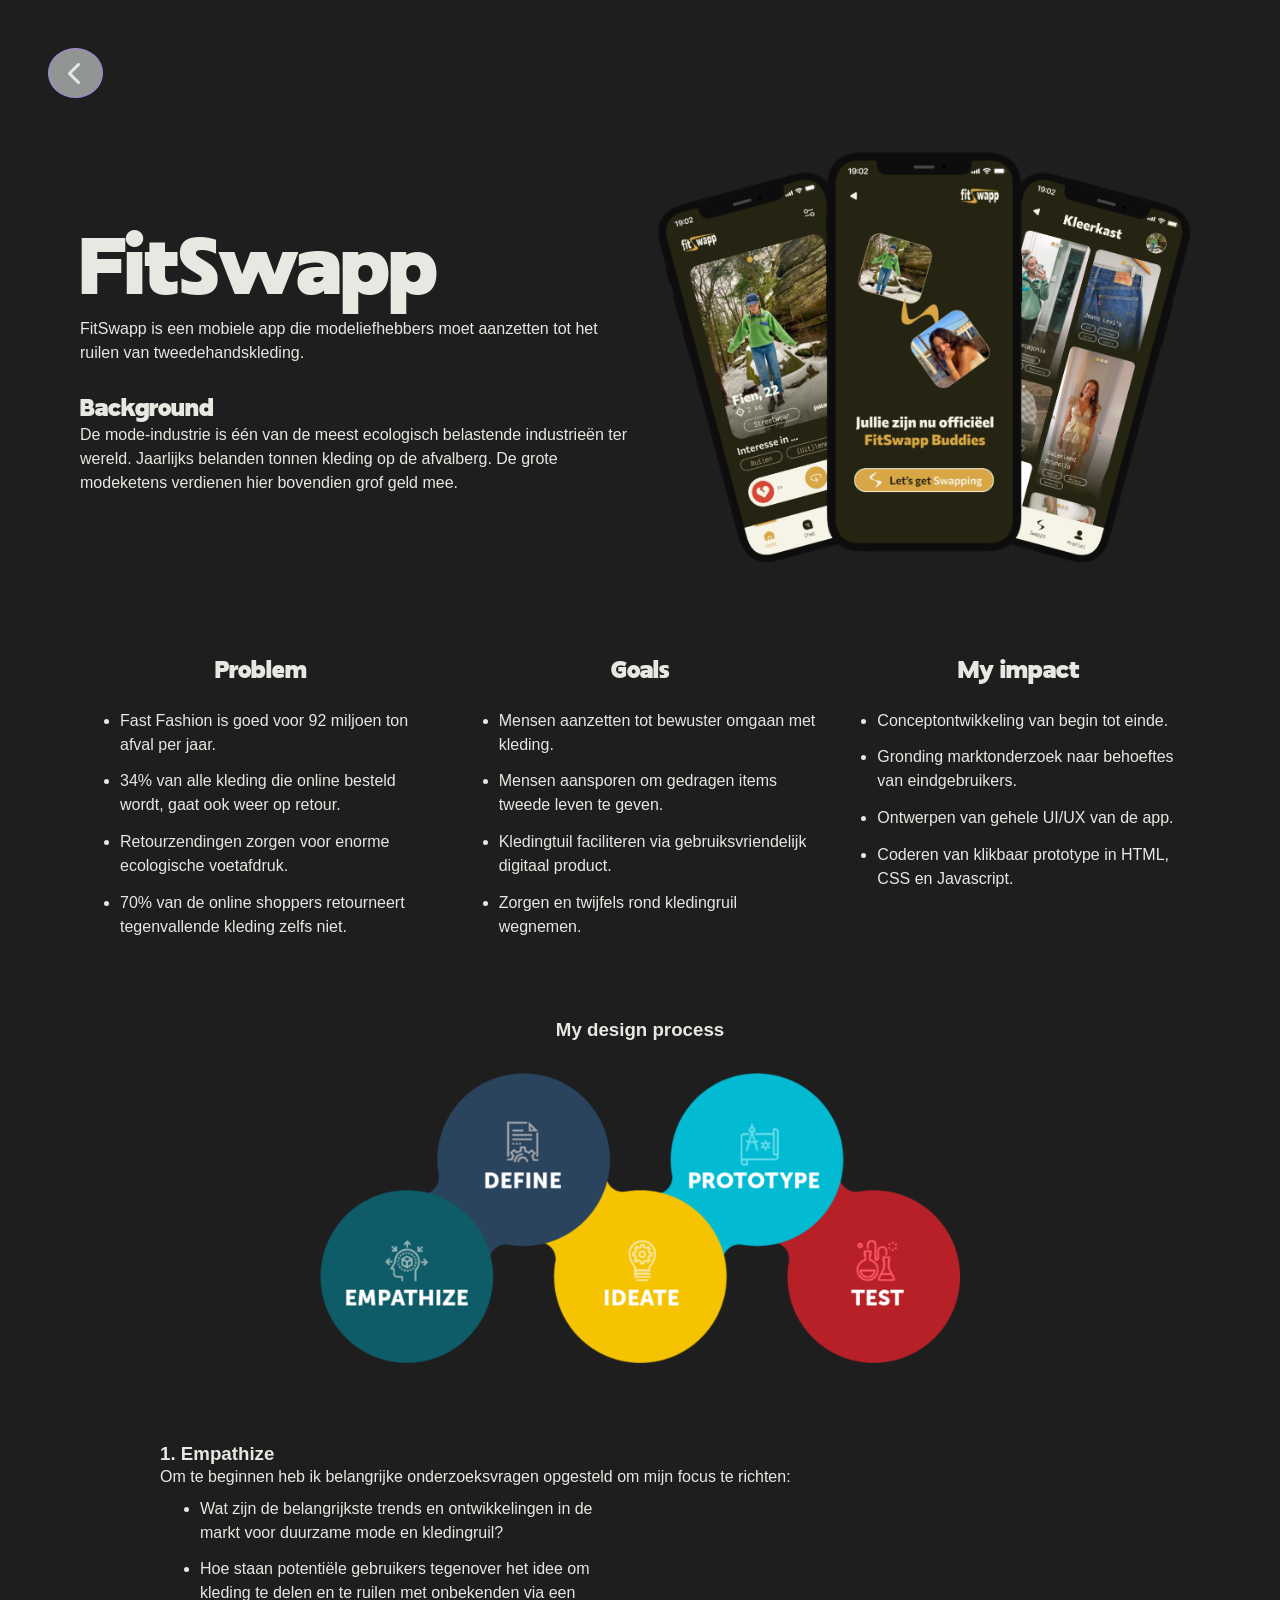
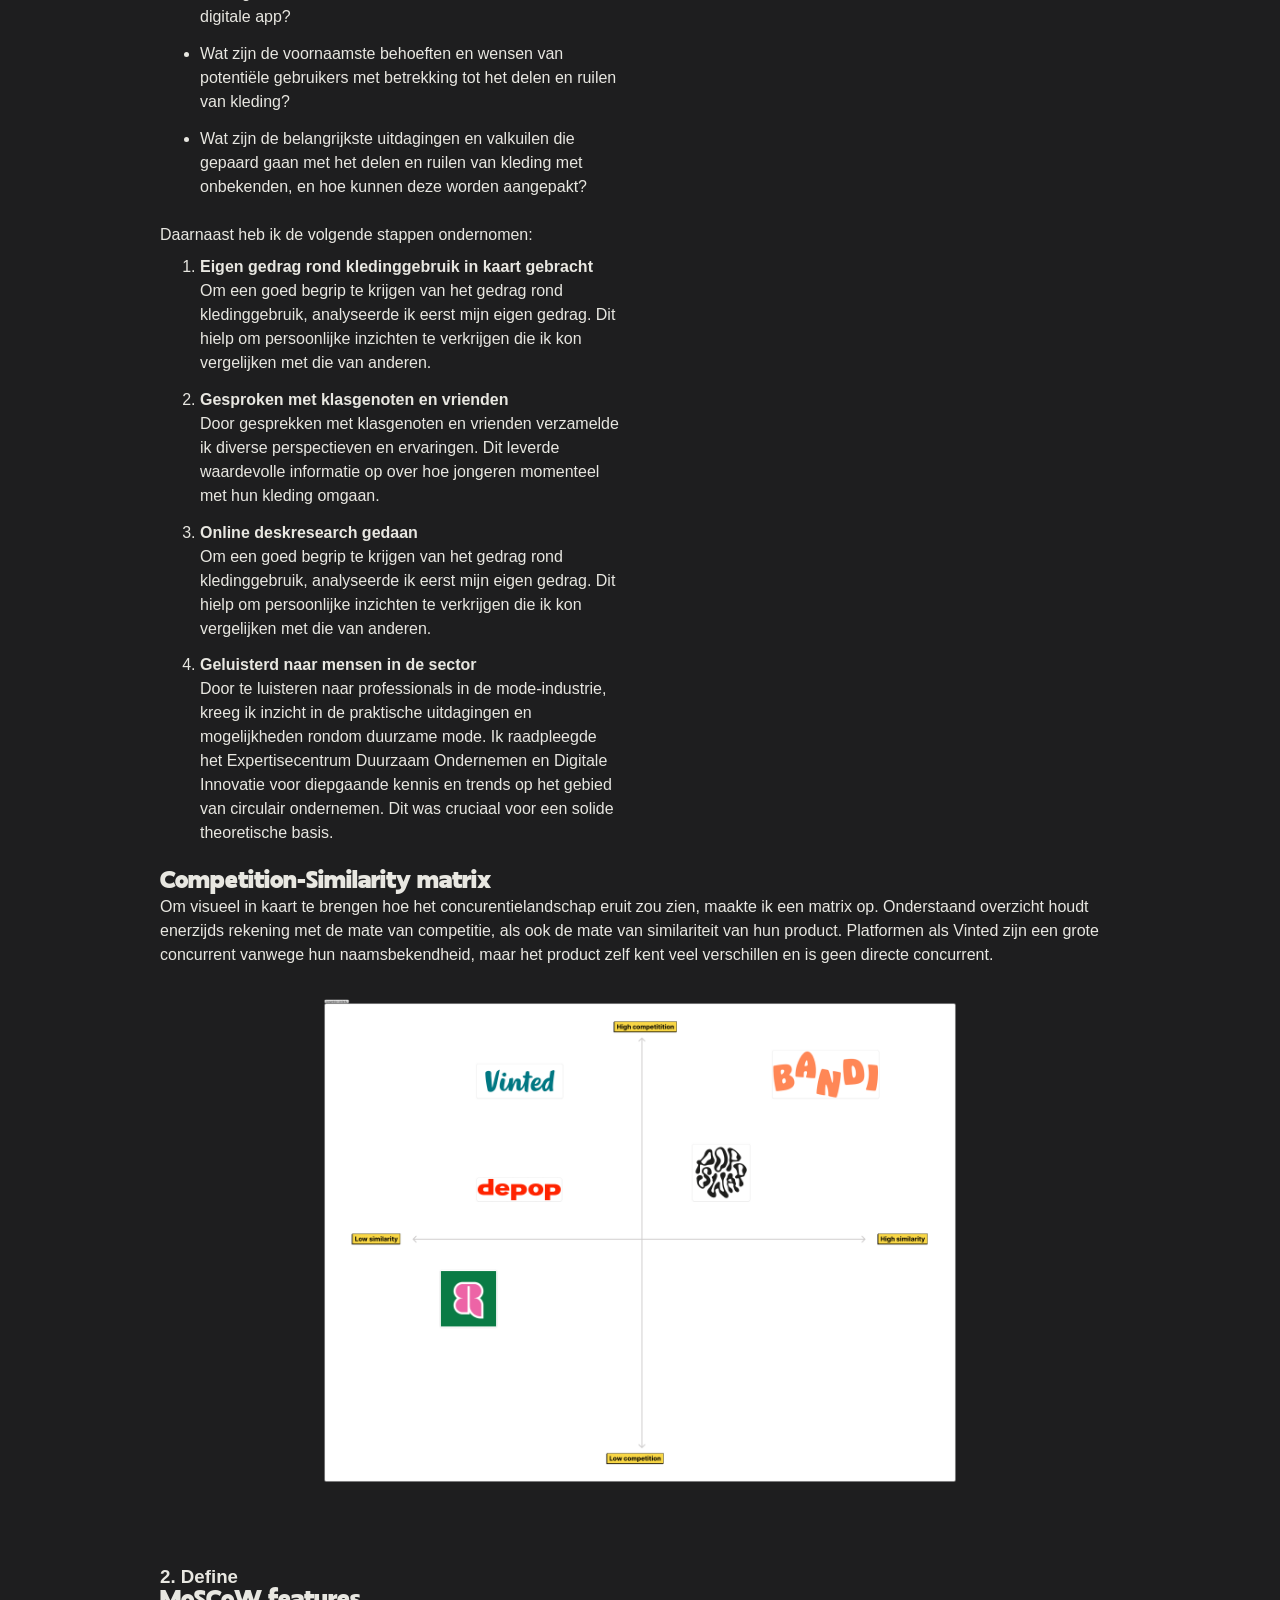
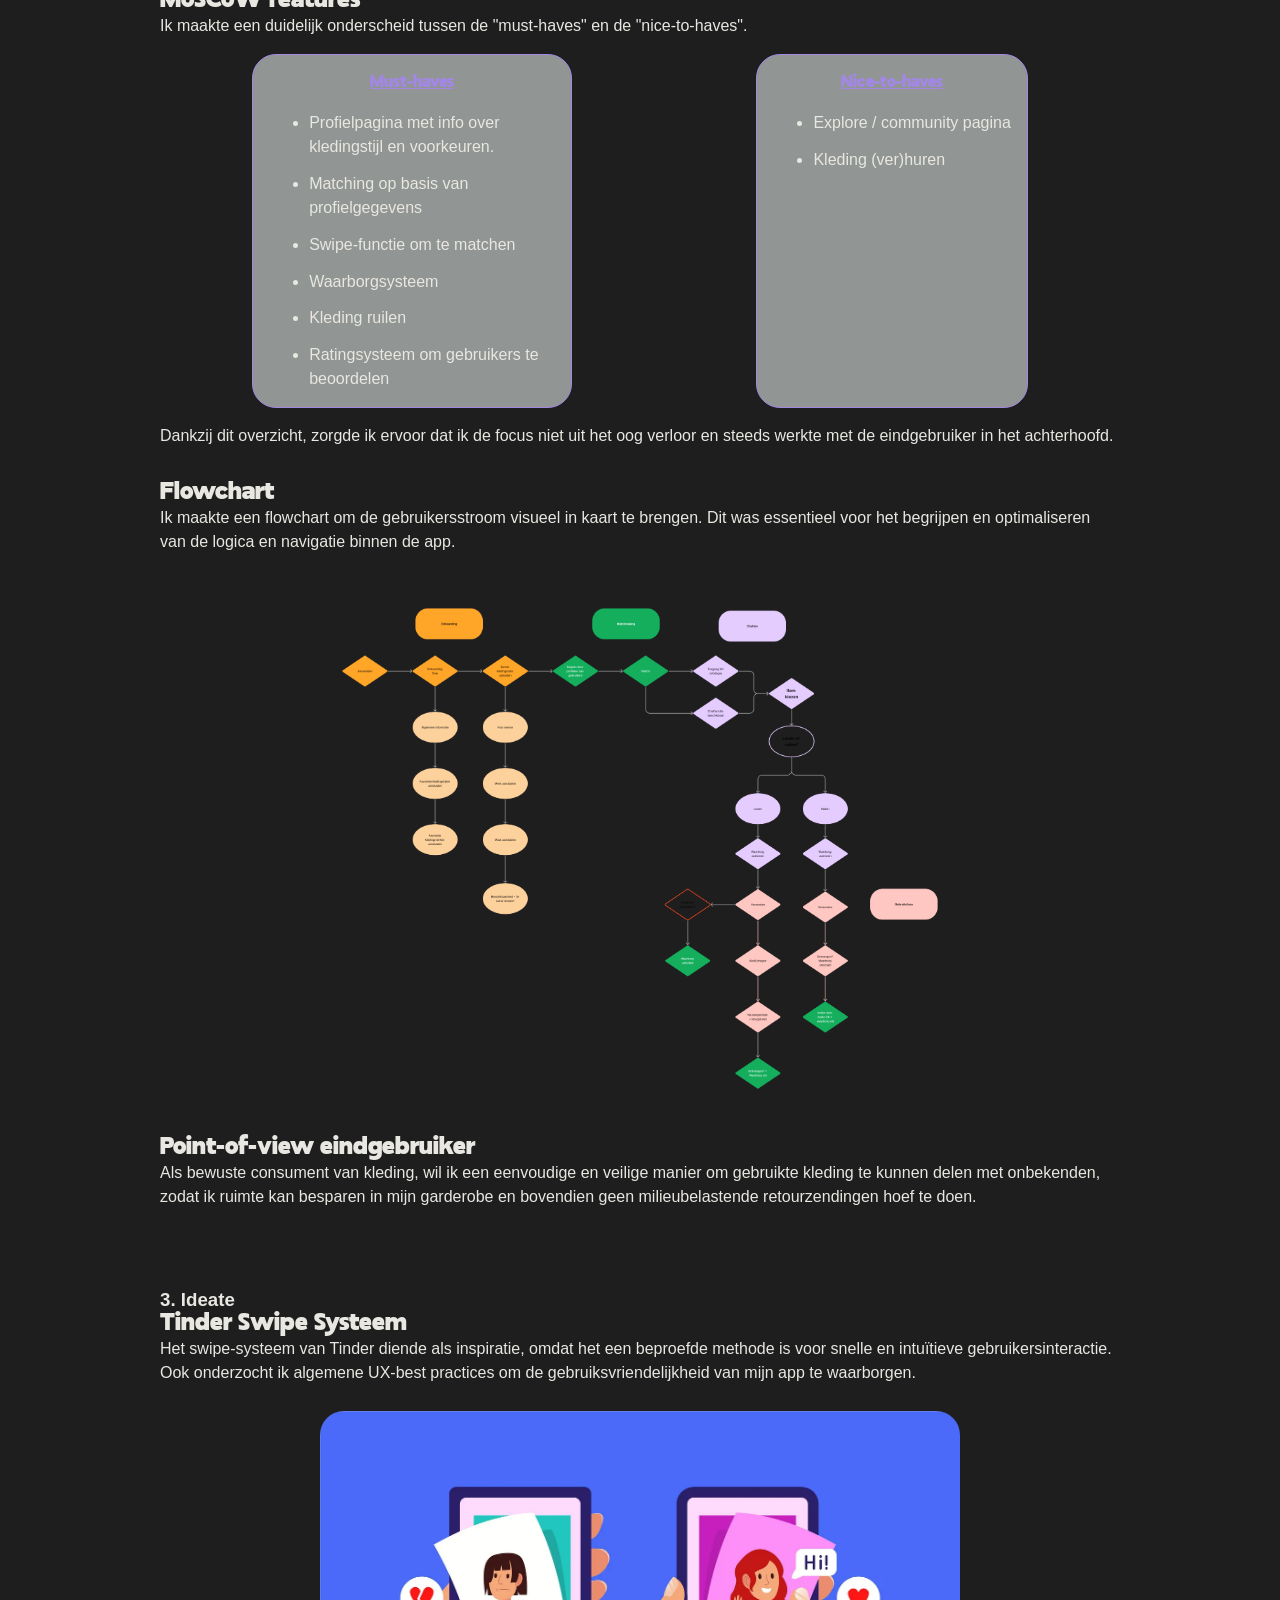
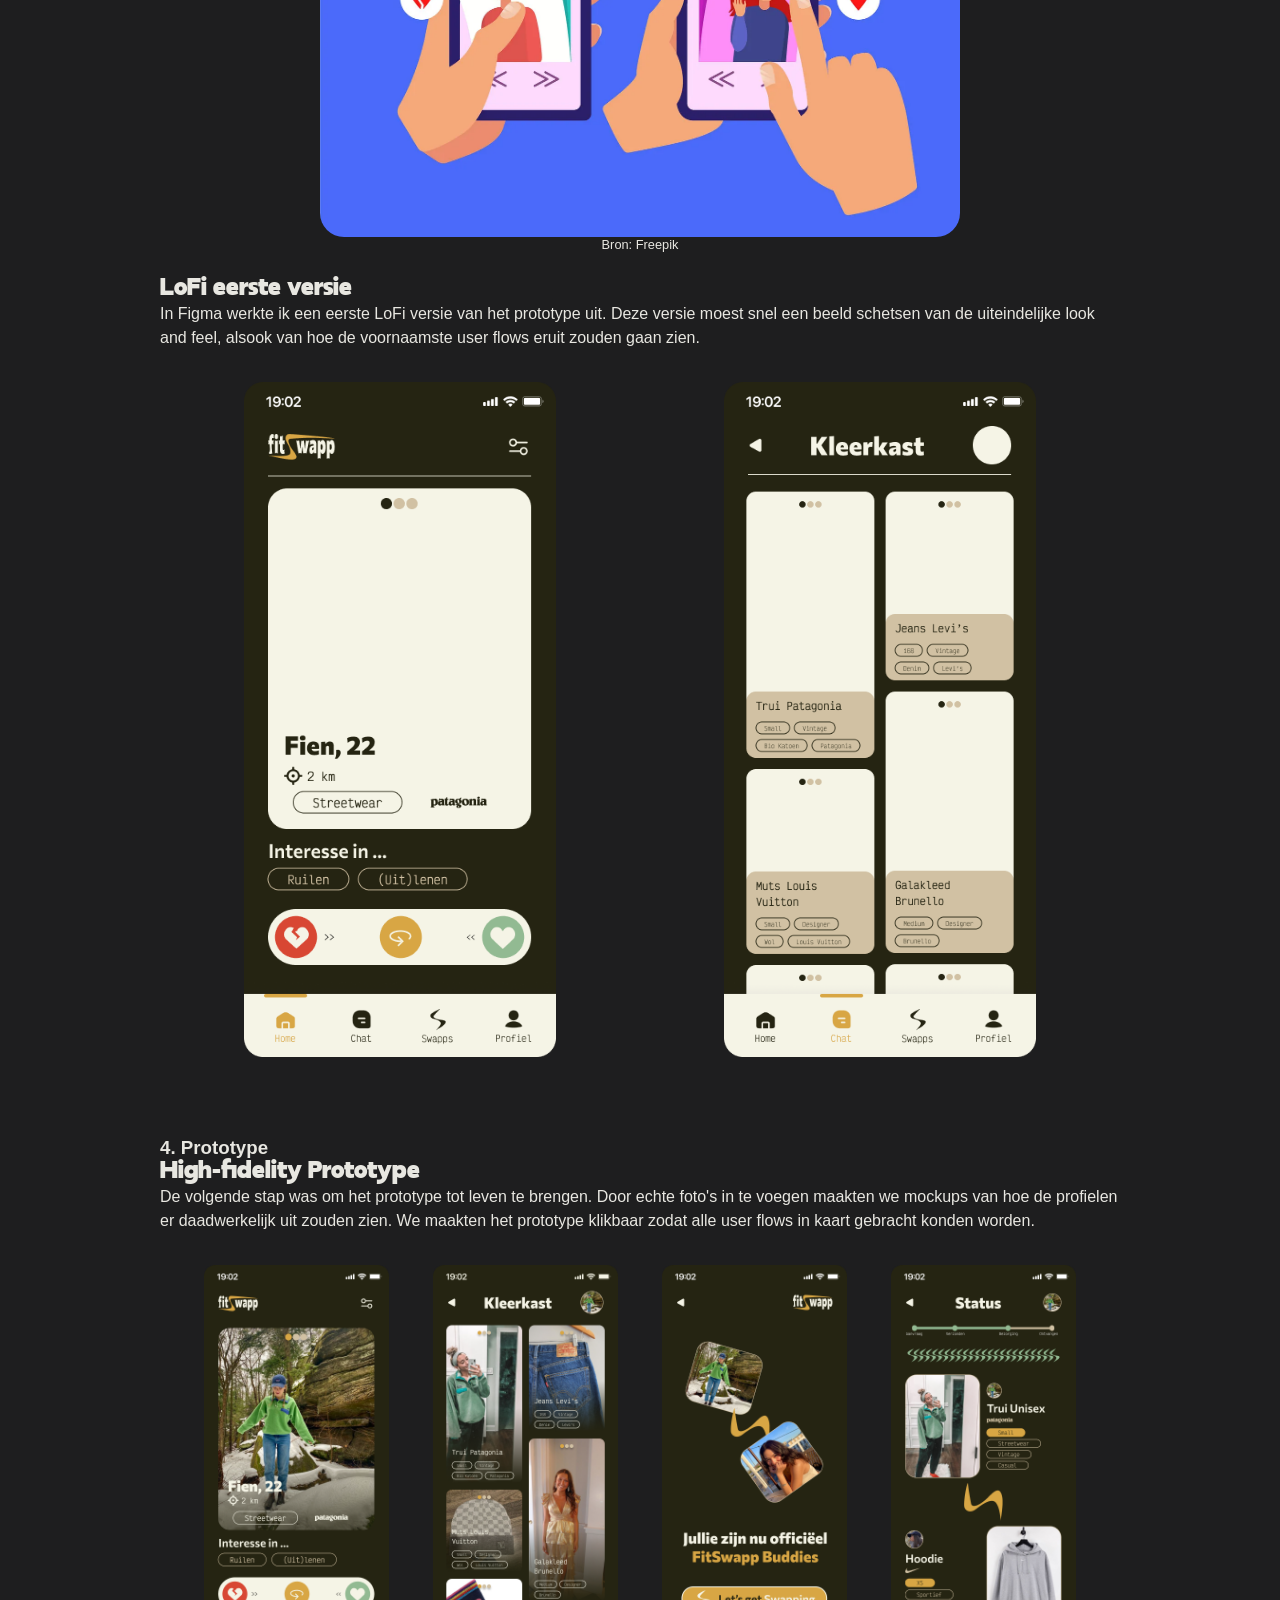
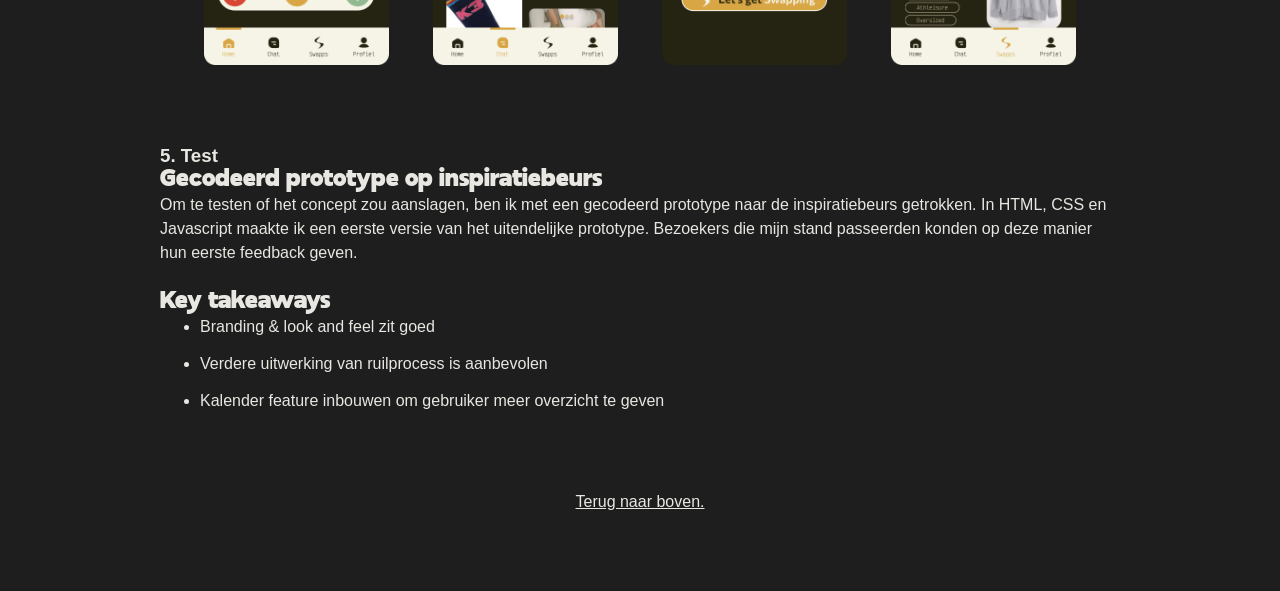
==== fitswapp/fitswapp.html @ 0ebda526 "feat: Initial comit - rebuild Portoflio" ====
<!DOCTYPE html>
<html lang="en">
<head>
    <meta charset="UTF-8">
    <meta name="viewport" content="width=device-width, initial-scale=1.0">
    <title>Fitswapp - Overzicht</title>
    <link rel="preconnect" href="https://fonts.googleapis.com">
    <link rel="preconnect" href="https://fonts.gstatic.com" crossorigin>
    <link href="https://fonts.googleapis.com/css2?family=Commissioner:wght@100..900&family=Dosis:wght@200..800&family=Josefin+Sans:ital,wght@0,100..700;1,100..700&family=Victor+Mono:ital,wght@0,100..700;1,100..700&family=Zen+Dots&display=swap" rel="stylesheet">
    
    <link rel="preconnect" href="https://fonts.googleapis.com">
    <link rel="preconnect" href="https://fonts.gstatic.com" crossorigin>
    <link href="https://fonts.googleapis.com/css2?family=MuseoModerno:ital,wght@0,100..900;1,100..900&display=swap" rel="stylesheet">

    <link rel="stylesheet" href="https://cdnjs.cloudflare.com/ajax/libs/font-awesome/6.5.2/css/all.min.css" integrity="sha512-SnH5WK+bZxgPHs44uWIX+LLJAJ9/2PkPKZ5QiAj6Ta86w+fsb2TkcmfRyVX3pBnMFcV7oQPJkl9QevSCWr3W6A==" crossorigin="anonymous" referrerpolicy="no-referrer" />

    <link rel="stylesheet" href="/css/style.css">
    <link rel="stylesheet" href="/css/detail.css">
</head>
<body>
    <nav class="back">
        <a href="/index.html">
        <i class="fa-solid fa-chevron-left back-button"></i>
        </a>
    </nav>

    <main class="detail-wrapper">
        <section class="overview">
            <!-- korte summary van project -->
            <div class="overview-text">
                <div class="overview-text-content">
                    <div>
                        <h1 class="detail-title">
                            FitSwapp
                        </h1>
                        <div class="summary">
                            <p>
                                FitSwapp is een mobiele app die modeliefhebbers 
                                moet aanzetten tot het ruilen van tweedehandskleding.
                            </p>
                            
                        </div>
                    </div>
                   
                    <div class="project-background">
                        <h2 class="subtitle2">Background</h2>
                        <p>
                            De mode-industrie is één van de meest ecologisch belastende industrieën ter wereld. 
                            Jaarlijks belanden tonnen kleding op de afvalberg. De grote modeketens verdienen hier bovendien grof geld mee.
                
                        </p>
                    </div>
                </div>
               
            </div>
            <!-- image -->
            <div class="overview-visual">
                <!-- image of mockup -->
                <img class="fitswapp-visual" src="/assets/fitSwapp.png" alt="fitswapp project">
            </div>
            
        </section>
        
        <!-- project summary -->
        <div class="project-summary">
            <div class="project-problem">
                <h2 class="subtitle2">Problem</h2>
                <p>
                    <ul class="u-list">
                        <li class="u-list-item">Fast Fashion is goed voor 92 miljoen ton afval per jaar.</li>
                        <li class="u-list-item">34% van alle kleding die online besteld wordt, gaat ook weer op retour.</li>
                        <li class="u-list-item">Retourzendingen zorgen voor enorme ecologische voetafdruk.</li>
                        <li class="u-list-item">70% van de online shoppers retourneert tegenvallende kleding zelfs niet.</li>
                    </ul>
                </p>
            </div>

            <div class="project-goals">
                <h2 class="subtitle2">Goals</h2>
                <p>
                    <ul class="u-list">
                        <li class="u-list-item">Mensen aanzetten tot bewuster omgaan met kleding.</li>
                        <li class="u-list-item">Mensen aansporen om gedragen items tweede leven te geven.</li>
                        <li class="u-list-item">Kledingtuil faciliteren via gebruiksvriendelijk digitaal product.</li>
                        <li class="u-list-item">Zorgen en twijfels rond kledingruil wegnemen.</li>
                    </ul>
                </p>
            </div>

            <div class="project-impact">
            <h2 class="subtitle2">My impact</h2>
            <p>
                <ul class="u-list">
                    <li class="u-list-item">Conceptontwikkeling van begin tot einde.</li>
                    <li class="u-list-item">Gronding marktonderzoek naar behoeftes van eindgebruikers.</li>
                    <li class="u-list-item">Ontwerpen van gehele UI/UX van de app.</li>
                    <li class="u-list-item">Coderen van klikbaar prototype in HTML, CSS en Javascript.</li>
                </ul>
            </p>
            </div>
        </div>

        <!-- Design thinking process -->
        <div class="design-thinking">
            <h3 class="subtitle">My design process</h3>
            <img class="process-image" src="/assets/design-thinking.png" alt="Design thinking cycle">
        </div>

        <!-- process -->
        <section class="process">
            <div class="empathize">
                <div class="empathize-content">
                    <div class="empathize-start">
                        <h3 class="subtitle">1. Empathize</h3>
                        <p class="process-text">
                            Om te beginnen heb ik belangrijke onderzoeksvragen opgesteld om mijn focus te richten:
                        </p>    
                        <ul class="u-list">
                            <li class="u-list-item">Wat zijn de belangrijkste trends en ontwikkelingen in de markt voor duurzame mode en kledingruil?</li>
                            <li class="u-list-item">Hoe staan potentiële gebruikers tegenover het idee om kleding te delen en te ruilen met onbekenden via een digitale app?</li>
                            <li class="u-list-item">Wat zijn de voornaamste behoeften en wensen van potentiële gebruikers met betrekking tot het delen en ruilen van kleding?</li>
                            <li class="u-list-item">Wat zijn de belangrijkste uitdagingen en valkuilen die gepaard gaan met het delen en ruilen van kleding met onbekenden, en hoe kunnen deze worden aangepakt?</li>
                        </ul>
                    </div>
                    <div class="empathize-next-steps">
                        <p class="process-text">Daarnaast heb ik de volgende stappen ondernomen:
                        </p>
                        <ol class="u-list">
                            <li class="u-list-item">
                                <h4>Eigen gedrag rond kledinggebruik in kaart gebracht</h4>
                                <p class="u-list-item">
                                    Om een goed begrip te krijgen van het gedrag rond kledinggebruik, analyseerde ik eerst mijn eigen gedrag. Dit hielp om persoonlijke inzichten te verkrijgen die ik kon vergelijken met die van anderen.
                                </p>
                            </li>
                            <li class="u-list-item">
                                <h4>Gesproken met klasgenoten en vrienden</h4>
                                <p class="u-list-item">
                                    Door gesprekken met klasgenoten en vrienden verzamelde ik diverse perspectieven en ervaringen. Dit leverde waardevolle informatie op over hoe jongeren momenteel met hun kleding omgaan.                        </p>
                            </li>
                            <li class="u-list-item">
                                <h4>Online deskresearch gedaan</h4>
                                <p class="u-list-item">
                                    Om een goed begrip te krijgen van het gedrag rond kledinggebruik, analyseerde ik eerst mijn eigen gedrag. Dit hielp om persoonlijke inzichten te verkrijgen die ik kon vergelijken met die van anderen.
                                </p>
                            </li>
                            <li class="u-list-item">
                                <h4>Geluisterd naar mensen in de sector</h4>
                                <p class="u-list-item">
                                    Door te luisteren naar professionals in de mode-industrie, kreeg ik inzicht in de praktische uitdagingen en mogelijkheden rondom duurzame mode.                        
                                    Ik raadpleegde het Expertisecentrum Duurzaam Ondernemen en Digitale Innovatie voor diepgaande kennis en trends op het gebied van circulair ondernemen. Dit was cruciaal voor een solide theoretische basis.
                                </p>
                             
                             
                            </li>
                        </ol>
                    </div>
                    <div class="competition">
                        <h4 class="subtitle2">Competition-Similarity matrix</h4>
                        <p>
                            Om visueel in kaart te brengen hoe het concurentielandschap eruit zou zien, maakte ik een
                            matrix op. Onderstaand overzicht houdt enerzijds rekening met de mate van competitie, als ook de mate van similariteit van hun product.
                            Platformen als Vinted zijn een grote concurrent vanwege hun naamsbekendheid, maar het product zelf kent veel verschillen en is geen directe concurrent.
                        </p>
                        <div class="process-visual"><img class="process-image" src="/assets/fitswapp/competition.png" alt="competition matrix"></div>

                    </div>
                </div>
            </div>

            <div class="define">
                <h3 class="subtitle">2. Define</h3>

                <div class="define-content">

                    <div class="moscow-features">
                        <h4 class="subtitle2">MoSCoW features </h4>
                        <p class="process-text">Ik maakte een duidelijk onderscheid tussen de "must-haves" en de "nice-to-haves".</p>
                        <div class="features-moscow">
                            <div class="must-haves">
                                <p class="list-header">Must-haves</p>
                                <ul class="u-list features-list">
                                    <li>Profielpagina met info over kledingstijl en voorkeuren.</li>
                                    <li>Matching op basis van profielgegevens</li>
                                    <li>Swipe-functie om te matchen</li>
                                    <li>Waarborgsysteem</li>
                                    <li>Kleding ruilen</li>
                                    <li>Ratingsysteem om gebruikers te beoordelen</li>
                                </ul>
                            </div>
                            <!-- naast elkaar zetten met flex -->
                            <div class="nice-haves">
                                <p class="list-header">Nice-to-haves</p>
                                <ul class="u-list features-list">
                                    <li>Explore / community pagina</li>
                                    <li>Kleding (ver)huren</li>
                                </ul>
                            </div>
                        </div>
                        <p class="process-text">Dankzij dit overzicht, zorgde ik ervoor dat ik de focus niet uit het oog verloor en steeds werkte met de eindgebruiker in het achterhoofd.</p>
        
                    </div>
                    <div class="flowchart">
                        <h4 class="subtitle2">Flowchart</h4>
                        <p>
                            Ik maakte een flowchart om de gebruikersstroom visueel in kaart te brengen. 
                            Dit was essentieel voor het begrijpen en optimaliseren van de logica en navigatie binnen de app.
                        </p>
                        <!-- flowchart invoegen -->
                        <div class="process-visual"><img class="process-image" src="/assets/fitswapp/fitswapp-flowchart.png" alt="flowchart"></div>

                    </div>
                    <div class="POV">
                        <h4 class="subtitle2">Point-of-view eindgebruiker</h4>
                        <p>
                            Als bewuste consument van kleding, wil ik een eenvoudige en veilige manier om gebruikte kleding te kunnen delen met onbekenden, zodat ik ruimte kan besparen in mijn garderobe en bovendien geen milieubelastende retourzendingen hoef te doen.
                        </p>
                    </div>
                </div>
            </div>

            <div class="ideate">
                <h3 class="subtitle">3. Ideate</h3>

                <div class="ideate-content">

                    <div class="UX">
                        <h4 class="subtitle2">Tinder Swipe Systeem</h4>
                        <p>
                            Het swipe-systeem van Tinder diende als inspiratie, omdat het een beproefde methode is voor snelle en intuïtieve gebruikersinteractie. Ook onderzocht ik algemene UX-best practices om de gebruiksvriendelijkheid van mijn app te waarborgen.
                        </p>
                        <div class="process-visual" id="swipe-image">
                            <img class="process-image" src="/assets/fitswapp/swipe-ux.webp" alt="Swipe">
                            <span id="source-image">Bron: Freepik</span>
                        </div>

                    </div>
                    <div class="lofi">
                        <h4 class="subtitle2">LoFi eerste versie</h4>
                        <p>
                            In Figma werkte ik een eerste LoFi versie van het prototype uit. 
                            Deze versie moest snel een beeld schetsen van de uiteindelijke look and feel, alsook van hoe de voornaamste user flows eruit zouden gaan zien.
                        </p>
                        <div class="lofi-images">
                            <div class="process-visual">
                                <img src="/assets/fitswapp/LoFi/Home-Matching.png" alt="Home">
                            </div>
                            <div class="process-visual">
                                <img src="/assets/fitswapp/LoFi/Chats-Kleerkast.png" alt="kleerkast">
                            </div>
                        </div>
                       
                    </div>
                </div>
            </div>

            <div class="prototype">
                <h3 class="subtitle">4. Prototype</h3>

                <div class="prototype-content">
                    <div class="hifi">
                        <h4 class="subtitle2">High-fidelity Prototype</h4>
                        <p>
                            De volgende stap was om het prototype tot leven te brengen.
                            Door echte foto's in te voegen maakten we mockups van hoe de profielen er daadwerkelijk uit zouden zien.
                            We maakten het prototype klikbaar zodat alle user flows in kaart gebracht konden worden. 
                        </p>
                        <div class="hifi-images">
                            <div class="process-visual">
                                <img src="/assets/fitswapp/Prototype/home-prototype.png" alt="Home">
                            </div>
                            <div class="process-visual">
                                <img src="/assets/fitswapp/Prototype/kleerkast-prototype.png" alt="kleerkast">
                            </div>
                            <div class="process-visual">
                                <img src="/assets/fitswapp/Prototype/match-prototype.png" alt="kleerkast">
                            </div>
                            <div class="process-visual">
                                <img src="/assets/fitswapp/Prototype/swapps-protoype.png" alt="kleerkast">
                            </div>
                        </div>
                    </div>
                </div>
                
            </div>
            
        
            <div class="test">
                <h3 class="subtitle">5. Test</h3>
                <div class="test-content">
                    <div>
                        <h4 class="subtitle2">Gecodeerd prototype op inspiratiebeurs</h4>
                        <p>
                            Om te testen of het concept zou aanslagen, ben ik met een gecodeerd prototype naar de inspiratiebeurs getrokken.
                            In HTML, CSS en Javascript maakte ik een eerste versie van het uitendelijke prototype. Bezoekers die mijn stand passeerden konden op deze manier hun eerste feedback geven.
                        </p>
                    </div>
                    

                    <div class="final-takeaways">
                        <h4 class="subtitle2">Key takeaways</h4>
                        <ul class="u-list">
                            <li>Branding & look and feel zit goed</li>
                            <li>Verdere uitwerking van ruilprocess is aanbevolen</li>
                            <li>Kalender feature inbouwen om gebruiker meer overzicht te geven</li>
                        </ul>
                    </div>
                   
                </div>
            </div>

            <a id="top-button" class="button" href="#">Terug naar boven.</a>
        </section>
        
    </main>
</body>
</html>
---- css/style.css ----
:root {
    --font-body: "Jozefin Sans", sans-serif;
    --font-header: "RNDI Anasera", sans-serif;
    --bg-color:  #1e1e1f;
    --text-color: rgb(232, 231, 225);
    --accent-color-purple: #A288E3;
    --box-color-grey: #f0f7f48b;
    --sticky-header-bg: #f0f7f48b;
}

* {
    color: var(--text-color);
    margin: 0;
    box-sizing: border-box;
}

@font-face {
    font-family: "RNDI Anasera";
    src: url(/fonts/rndi.ttf);
}

body {
    background-color: var(--bg-color);
    font-family: var(--font-body);
    overflow-x: hidden;
  
    /* background-image: url("data:image/svg+xml,<svg id='patternId' width='100%' height='100%' xmlns='http://www.w3.org/2000/svg'><defs><pattern id='a' patternUnits='userSpaceOnUse' width='40' height='40' patternTransform='scale(1) rotate(0)'><rect x='0' y='0' width='100%' height='100%' fill='rgba(233, 232, 226, 1.00)'/><path d='M11 6a5 5 0 01-5 5 5 5 0 01-5-5 5 5 0 015-5 5 5 0 015 5'  stroke-width='1' stroke='none' fill='%2380808079'/></pattern></defs><rect width='800%' opacity='10%' height='800%' transform='translate(0,0)' fill='url(%23a)'/></svg>"); */
}

.header {
    display: flex;
    align-items: center;
    justify-content: space-between;
    padding: 0.5em 1em;
    border-radius: 50px;
    background-color: var(--sticky-header-bg);
    backdrop-filter: blur(0);
    z-index: 3;
    position: fixed;
    top: 10px;
    left: 50%;
    transform: translateX(-50%);
    width: 50vw;
    border: 1px solid #6b6b6d2a;
    max-width: 1280px;
    box-shadow: 0 8px 15px rgba(0, 0, 0, 0.1);
}

.profile {
    display: flex;
    align-items: center;
    gap: 1em;
}

.profile-pic {
    width: 5rem;
    height: 5rem;
    border-radius: 50%;
    border: 2px solid var(--bg-color);
    background-image: url("/assets/alexAvatar.png");
    background-size: cover;
    background-repeat: no-repeat;
    position: relative;

}

.profile-pic-status {
    position: absolute;
    bottom: 15px;
    left: 75px;
    background-color: rgb(51, 151, 51);
    border-radius: 50%;
    width: 15px;
    height: 15px;
}

.profile-name, .location {
    font-family: var(--font-body);
    font-weight: 100;
    font-style: italic;
    font-size: 1.3em;
}

.cta {
    padding: 0.5em 1em;
    border: solid 2px var(--bg-color); /* Ensure the initial border color is set */
    border-radius: 25px;
    text-decoration: none;
    font-size: 1.3em;
    background-color: transparent;
    color: var(--text-color);
    display: inline-flex;
    align-items: center;
    transition: border-color 0.3s ease, background-color 0.3s ease, color 0.3s ease; /* Add color transition */
    letter-spacing: 0.5px;
}

.cta:hover {
    border-color: transparent;
    background-color: var(--accent-color-purple);
    color: var(--bg-color);
}

.cta:hover i {
    color: var(--bg-color);
}

/* Hero */
.hero-wrapper {
    width: 100vw;
    display: flex;
    flex-direction: column;
    justify-content: space-between;
    min-height: 90vh;
    padding-top: 100px; /* Ensure the hero content is underneath the header */
    margin-bottom: 2em;
}

.hero {
    display: flex;
    flex-direction: column;
    justify-content: center; /* Center the content vertically */
    flex-grow: 1;
    width: 80vw;
    max-width: 1280px;
    margin: 0 auto;
}

.hero-content {
    font-size: 4em;
    display: flex;
    flex-direction: column;
    justify-content: center; /* Center the content vertically */
    height: 100%;
}

#hero-greeting {
    font-size: 0.3em;
    border: 2px solid;
    border-color: var(--accent-color-purple);
    width: fit-content;
    padding: 0.2em 0.5em;
    border-radius: 12px;
    font-family: var(--font-body);
    font-weight: 400;
    font-style: var(--font-body);
}

.hero-text {
    font-family: var(--font-body);
    display: flex;
    flex-direction: column;
    gap: 0.4em;
}

.hero-text h2 {
    font-family: var(--font-header);
}

#typed-container {
    height: 1.4em;
    display: flex;
    text-align: center;
}

#typed {
    display: inline-block;
    color: var(--accent-color-purple);
    font-family: var(--font-header);
    white-space: nowrap;
    height: max-content;
}

.skills {
    display: flex;
    justify-content: flex-start;
    align-items: flex-end;
    width: 80vw;
    max-width: 1280px;
    margin: 0 auto;
}

.skills-list {
    display: flex;
    flex-wrap: wrap;
    gap: 1em;
    margin-top: 1em;
}

.skill {
    display: flex;
    flex-direction: column;
    align-items: center;
    text-align: center;
}

.skills-list i {
    font-size: 3em; /* Adjust the size of the icons */
    color: var(--box-color-grey); /* Start with grey color */
    opacity: 0.3; /* Start with lower opacity */
    transition: opacity 0.5s ease-in-out, color 0.5s ease-in-out; /* Add transition for smooth animation */
}

.skills-list i.visible {
    opacity: 1; /* Show icons when they become visible */
    color: var(--text-color); /* Change color when visible */
}

.skills-list p {
    margin-top: 0.5em;
    font-size: 1em;
    color: var(--text-color);
}

/* Projects */

.content-wrapper {
    width: 80vw;
    max-width: 1280px;
    margin: 0 auto;
}

.projects {
    width: 100%;
}

#projects-section-subtitle {
    text-align: right;
    transform: rotate(3deg);
}

.projects-list {
    display: flex;
    flex-direction: column;
    gap: 2rem;
    margin-top: 2em;
}

.project-row {
    display: flex;
    margin: 0 auto;
    width: 100%;
    color: var(--text-color);
    transition: opacity 0.4s ease-in-out;
    opacity: 0.6;
}

.project-row:hover {
    opacity: 1;
}

.project-content {
    display: flex;
    gap: 2rem;
    padding: 3rem 0;
}

.project-number {
    font-family: var(--font-body);
    line-height: 4rem;
    font-size: 1.25rem;
    color: var(--accent-color-purple);
}

.project-title {
    font-family: var(--font-header);
    text-transform: uppercase;
    text-align: left;
    font-size: 118px;
}

/* Responsive adjustments */
@media (min-width: 768px) {
    
}

@media (min-width: 1024px) {
    
}

/* about */
.about {
    padding-top: 150px;
    width: 100%;
}

.section-subtitle {
    font-family: var(--font-header);
    font-size: 4em;
    font-weight: 900;
    line-height: 1;
    margin: 0;
    padding: 0;
    color: var(--text-color);
    text-transform: uppercase;
    transform: rotate(-3deg);
}

/* Adjust the divider if needed */
.subtitle-divider {
    display: flex;
    justify-content: flex-start;
    align-items: center;
    width: 100%;
    padding-bottom: 3em;
    gap: 2em; /* Reduced gap to align better */
}

.divider {
    width: 75%;
    border: 1px solid #6b6b6d58;
}

.aboutme-content {
    display: grid;
    grid-template-columns: 2fr 1fr;
    margin: 0 auto;
    justify-content: center;
    align-items: center;

}

.about-me {
    height: fit-content;
    text-align: left; /* Center the text inside the blob */
    line-height: 1.6; /* Adjust line-height for better readability */
    max-width: 600px; /* Optional: limit the max width to prevent overflow */
    margin: 0 auto; /* Center the blob on the page */
}

.about-me h4 {
    font-weight: bold;
    
}


/* Swiper */
.about-swiper {
    min-width: 100px;
    max-width: auto;
    height: fit-content;
    background-color: #fff;
    border-radius: 24px;
    box-shadow: 0 8px 15px rgba(0, 0, 0, 0.1);
    overflow: hidden;
    position: relative; /* Ensure buttons are positioned relative to this */
}

.swiper-container {
    width: 100%;
    height: 600px;
}

.swiper-wrapper {
    display: flex;
}

.swiper-slide img {
    width: 100%;
    height: 100%;
    object-fit: cover;
}

/* Swiper navigation buttons */
.swiper-button-next, 
.swiper-button-prev {
    color: var(--sticky-header-bg) !important;
    font-size: 2em;
    position: absolute;
    top: 50%;
    transform: translateY(-50%);
    z-index: 10;
}

.swiper-button-prev {
    left: -40px; /* Position left of the swiper */
}

.swiper-button-next {
    right: -40px; /* Position right of the swiper */
}

/* Swiper pagination */
.swiper-pagination {
    position: absolute;
    bottom: 10px;
    left: 0;
    right: 0;
    text-align: center;
}

.swiper-pagination-bullet {
    background-color: var(--box-color-grey) !important; /* Normal bullet color */
    opacity: 1;
}

.swiper-pagination-bullet-active {
    background-color: var(--accent-color-purple) !important; /* Active bullet color */
}


/* contact */
/* Contact Section */
.contact {
    margin-top: 150px;
    display: flex;
    padding-bottom: 6em;
    justify-content: center;
    align-items: flex-start;
    position: relative;
}

.contact-content {
    display: flex;
    flex-direction: column;
    align-items: flex-start;
    justify-content: center;
    max-width: 700px;
    width: 100%;
}

.contact-title-wrapper {
    margin-bottom: 1.5em;
    position: relative;
}

.contact-title {
    font-family: var(--font-header);
    font-size: 6em;
    font-weight: 900;
    line-height: 1;
    margin: 0;
    padding: 0;
    color: var(--text-color);
    text-transform: uppercase;
    transform: rotate(-3deg);
}

.contact-info {
    font-family: var(--font-body);
    font-size: 1.6em;
    line-height: 1.8;
    color: var(--text-color);
    margin-bottom: 0.5em;
}

.contact-email {
    font-family: var(--font-header);
    font-size: 3.2em;
    font-weight: 800;
    color: var(--accent-color-purple);
    text-decoration: none;
    display: inline-block;
    transition: transform 0.3s ease;
    background-color: rgba(255, 255, 255, 0.15);
    padding: 0.4em 0.8em;
    border-radius: 24px;
}

.contact-email:hover {
    transform: scale(1.05);
}

/* Divider between Email and CTA */
.contact-divider {
    width: 100%;
    height: 1px;
    background-color: #6b6b6d58;
    margin: 2em 0;
}

.cta-container {
    align-self: flex-start;
    display: flex;
    gap: 2em;
    align-items: center;
}

.cta-container p {
    font-family: var(--font-body);
    font-size: 1.5em;
}

/* Reusing CTA class from header */
.cta {
    padding: 0.5em 1em;
    border: solid 2px var(--accent-color-purple); /* Ensure the initial border color is set */
    border-radius: 25px;
    text-decoration: none;
    font-size: 1.3em;
    background-color: transparent;
    color: var(--text-color);
    display: inline-flex;
    align-items: center;
    transition: border-color 0.3s ease, background-color 0.3s ease, color 0.3s ease; /* Add color transition */
    letter-spacing: 0.5px;
}

.cta:hover {
    border-color: transparent;
    background-color: var(--accent-color-purple);
    color: var(--bg-color);
}

.cta:hover i {
    color: var(--bg-color);
}

/* Tablet adjustments */
@media (max-width: 1024px) {
    /* About section: make the swiper wrap underneath the text */
    .aboutme-content {
        grid-template-columns: 1fr;
        gap: 2em;
    }

    .about-me {
        max-width: 100%;
    }

    .about-swiper {
        margin-top: 2em;
        max-width: 100%;
        height: auto;
    }
    
    /* Header: hide name and location */
    .profile-name, 
    .location {
        display: none;
    }

    /* Projects grid: make it wrap into two columns */
    .projects-grid {
        grid-template-columns: 1fr 1fr;
        gap: 1.5em;
    }
}

/* Mobile adjustments */
@media (max-width: 768px) {
    /* General body padding */
    body {
        padding: 1em;
    }

    .profile-pic {
        width: 4.5rem;
        height: 4.5rem;
    }

    .profile-pic-status {
        width: 16%; /* Adjust size for tablet */
        height: 16%;
        bottom: 4px;
        right: 4px;
    }

    /* CTA button size adjustment */
    .cta {
        font-size: 1.1em;
        padding: 0.4em 0.8em;
    }

    /* Hero content font-size reduced */
    .hero-content {
        font-size: 2.5em;
    }

    /* Contact title font-size reduced */
    .contact-title {
        font-size: 3.5em;
    }

    /* Projects grid: stack projects vertically */
    .projects-grid {
        grid-template-columns: 1fr;
        gap: 1em;
    }

    /* Swiper responsiveness */
    .about-swiper {
        max-width: 100%;
        height: auto;
    }

    /* Email font-size adjustment */
    .contact-email {
        font-size: 2.2em;
    }

    /* Section titles adjustment */
    .section-subtitle {
        font-size: 3em;
    }

    /* Projects grid title font-size */
    .subtitle {
        font-size: 1.8em;
    }

    /* Contact info font-size adjustment */
    .contact-info {
        font-size: 1.3em;
        line-height: 1.6;
    }
}

/* Small mobile adjustments */
@media (max-width: 480px) {

    .profile-pic {
        width: 4rem; /* Reduce profile picture size */
        height: 4rem; /* Reduce profile picture size */
    }

    .profile-pic-status {
        width: 18%;  /* Adjust size based on profile pic */
        height: 18%;
        bottom: 2px;
        right: 2px; /* Adjust for mobile scaling */
    }

    /* Further reduce hero content font-size */
    .hero-content {
        font-size: 2em;
    }

    #typed {
        padding-top: 1.5em;
        font-size: 1.2em; /* Reduce the size of the typed text */
        white-space: normal; /* Allow typed text to wrap */
        overflow-wrap: break-word; /* Break long words to fit within the viewport */
    }

    /* Smaller contact title */
    .contact-title {
        font-size: 3em;
    }

    /* Section subtitle smaller */
    .section-subtitle {
        font-size: 2.8em;
    }

    /* Smaller project descriptions */
    .project-description {
        font-size: 0.85em;
    }

    /* Reduce email font size further */
    .contact-email {
        font-size: 1.4em;
    }

    /* Reduce project grid title size further */
    .subtitle {
        font-size: 1.6em;
    }

    /* Reduce contact info font-size */
    .contact-info {
        font-size: 1.2em;
    }
}
---- css/detail.css ----
/* fitswapp detail */
body p {
    font-size: 1em;
    line-height: 1.5em;
}

.back {
    padding: 3em;
}

.back-button {
    font-size: 1.5em;
    padding: 0.5em 0.8em;
    background-color: var(--box-color-grey);
    border: 1px solid var(--accent-color-purple);
    border-radius: 50%;
}

.back-button:hover {
    background-color: var(--accent-color-purple);
    color: var(--bg-color);
}


.detail-wrapper {
    padding: 0 5em;
    overflow-x: hidden;
    display: flex;
    flex-direction: column;
    justify-content: center;
    align-items: center;
    gap: 5em;
}

.detail-title {
    font-family: var(--font-header);
    font-size: 5em;

}

.overview {
    display: flex;
    align-items: center;
    gap: 1em;
}

.overview-text {
    flex: 1;
    display: flex;
    flex-direction: column;
    gap: 1em;
}

.overview-text-content {
    display: flex;
    flex-direction: column;
    gap: 2em;
}
.overview-visual {
    flex: 1;
    max-width: 50vw;
}
.fitswapp-visual {
    width: 100%;
}
.project-summary {
    display: flex;
    flex-direction: row;
    
    gap: 1em;
}

.subtitle2 {
    font-family: var(--font-header);
    font-size: 1.5em;
}

.project-summary h2 {
    text-align: center;
    padding-bottom: 1em;
}

.u-list {
    line-height: 1.5em;
    display: flex;
    flex-direction: column;
    gap: 0.8em;
}

.u-list-item {
    max-width: 33vw;
}

.design-thinking h3 {
    text-align: center;
}

.design-thinking {
    display: flex;
    flex-direction: column;
    align-items: center;
    gap: 2em;
}

.process-image {
    display: block;
    width: 50vw;
}

.process-title {
    font-family: var(--font-header);
    font-size: 3em;
}

.process {
    width: 75vw;
    display: flex;
    flex-direction: column;
    gap: 5em;
    padding-bottom: 5em
}

.process-visual {
    padding-top: 2em;
    display: flex;
    flex-direction: column;
    align-items: center;
}

/* empathize */
.empathize-content {
    display: flex;
    flex-direction: column;
    gap: 1.5em;
}

.process-text {
    margin-bottom: 0.5em;
    
}

/* define */
.define-content {
    display: flex;
    flex-direction: column;
    gap: 1.5em;
}

.features-moscow {
    margin-top: 1em;
    margin-bottom: 1em;
    display: flex;
    justify-content: space-around;
}

.must-haves {
    max-width: 25vw;
    padding: 1em;
    background-color: var(--box-color-grey);
    border: 1px solid var(--accent-color-purple);
    border-radius: 24px;
}

.nice-haves {
    max-width: 25vw;
    padding: 1em;
    background-color: var(--box-color-grey);
    border: 1px solid var(--accent-color-purple);
    border-radius: 24px;
}

.list-header {
    font-family: var(--font-header);
    color: var(--accent-color-purple);
    font-weight: bold;
    text-decoration: underline;
    text-align: center;
    margin-bottom: 1em;

}

/* ideate */
.ideate-content {
    display: flex;
    flex-direction: column;
    gap: 1.5em;
}

#swipe-image {
    display: flex;
    flex-direction: column;
    font-size: 0.8em;
}

#swipe-image img {
    border-radius: 24px;
}

.lofi-images {
    display: flex;
    justify-content: space-around;
}

.lofi-images img {
    max-width: 25vw;
    max-height: 75vh;
}

/* Prototype */
.prototype-content {
    display: flex;
    flex-direction: column;
    gap: 1.5em;
}

.hifi-images {
    display: flex;
    flex-wrap: wrap;
    justify-content: space-evenly;
}

.hifi-images img {
    max-width: 25vw;
    max-height: 400px;
}

/* test */
.test-content {
    display: flex;
    flex-direction: column;
    gap: 1.5em;
}

#top-button {
    text-align: center;
    max-width: fit-content;
    align-self: center;
}


/* HOPPIN */
.centralized-list {
    margin-top: 1em;
    margin-bottom: 1em;
    display: flex;
    justify-content: center;
}

.centralized-items {
    max-width: 50vw;
}

.app-title {
    font-family: var(--font-header);
    font-weight: bold;
}

.takeaways {
    font-family: var(--font-header);
    text-decoration: underline;
    font-weight: bold;
}

.usertest-images {
    display: grid;
    grid-template-columns: repeat(2, 1fr);
    grid-template-rows: auto auto;
    max-width: 75vw;
    justify-items: center;
    gap: 1em;
}

.horizontal {
    grid-column: 1 / 3; 
    border-radius: 24px;
    width: 65vw;
}

.vertical {
   max-width: 25vw;
}

#test-content {
    display: flex;
    flex-direction: column;
    gap: 2em;
}

/* ZENGARDEN */
#csszengarden-detail {
    font-size: 4.5em;
}

.project-full-image {
    padding-bottom: 5em;
}

.project-full-image img{
    width: 100%;
    border-radius: 24px;
}

/* dynamic poster */
#dynamicPoster-title {
    font-size: 4em;
}


/* uselessweb */
#uselessLink {
    text-decoration: underline;
    font-weight: 600;

}

.project-links {
    display: flex;
    flex-direction: column;
    align-items: center;
    gap: 2em;
    padding-bottom: 5em;
}

/* dynamictypo */
#dynamictypo-title {
    font-size: 3em;
}

@media (max-width: 800px) {

    .u-list-item {
        max-width: 75vw;
    }

    .overview {
        display: flex;
        flex-direction: column-reverse;
        align-items: center;
        gap: 1em;
    }
}

@media (max-width: 500px) {
    .project-summary {
        display: flex;
        flex-direction: column;
        margin-top: -2em;
        gap: 2em;
    }

    .project-summary h2 {
        text-align: center;
        padding-bottom: 0.2em;
    }

    .process-image {
        width: 100%;
    }

    .features-moscow {
        display: flex;
        flex-direction: column;
        gap: 1em;
    }

    .must-haves {
        max-width: 100%;
        
    }
    
    .nice-haves {
        max-width: 100%;
        
    }

    .hifi-images {
        display: grid;
        grid-template-columns: 1fr 1fr;
        gap: auto;
    }
    
    
   
}

@media (max-width: 390px) {
    .detail-title {
        font-size: 4em;
    }
}
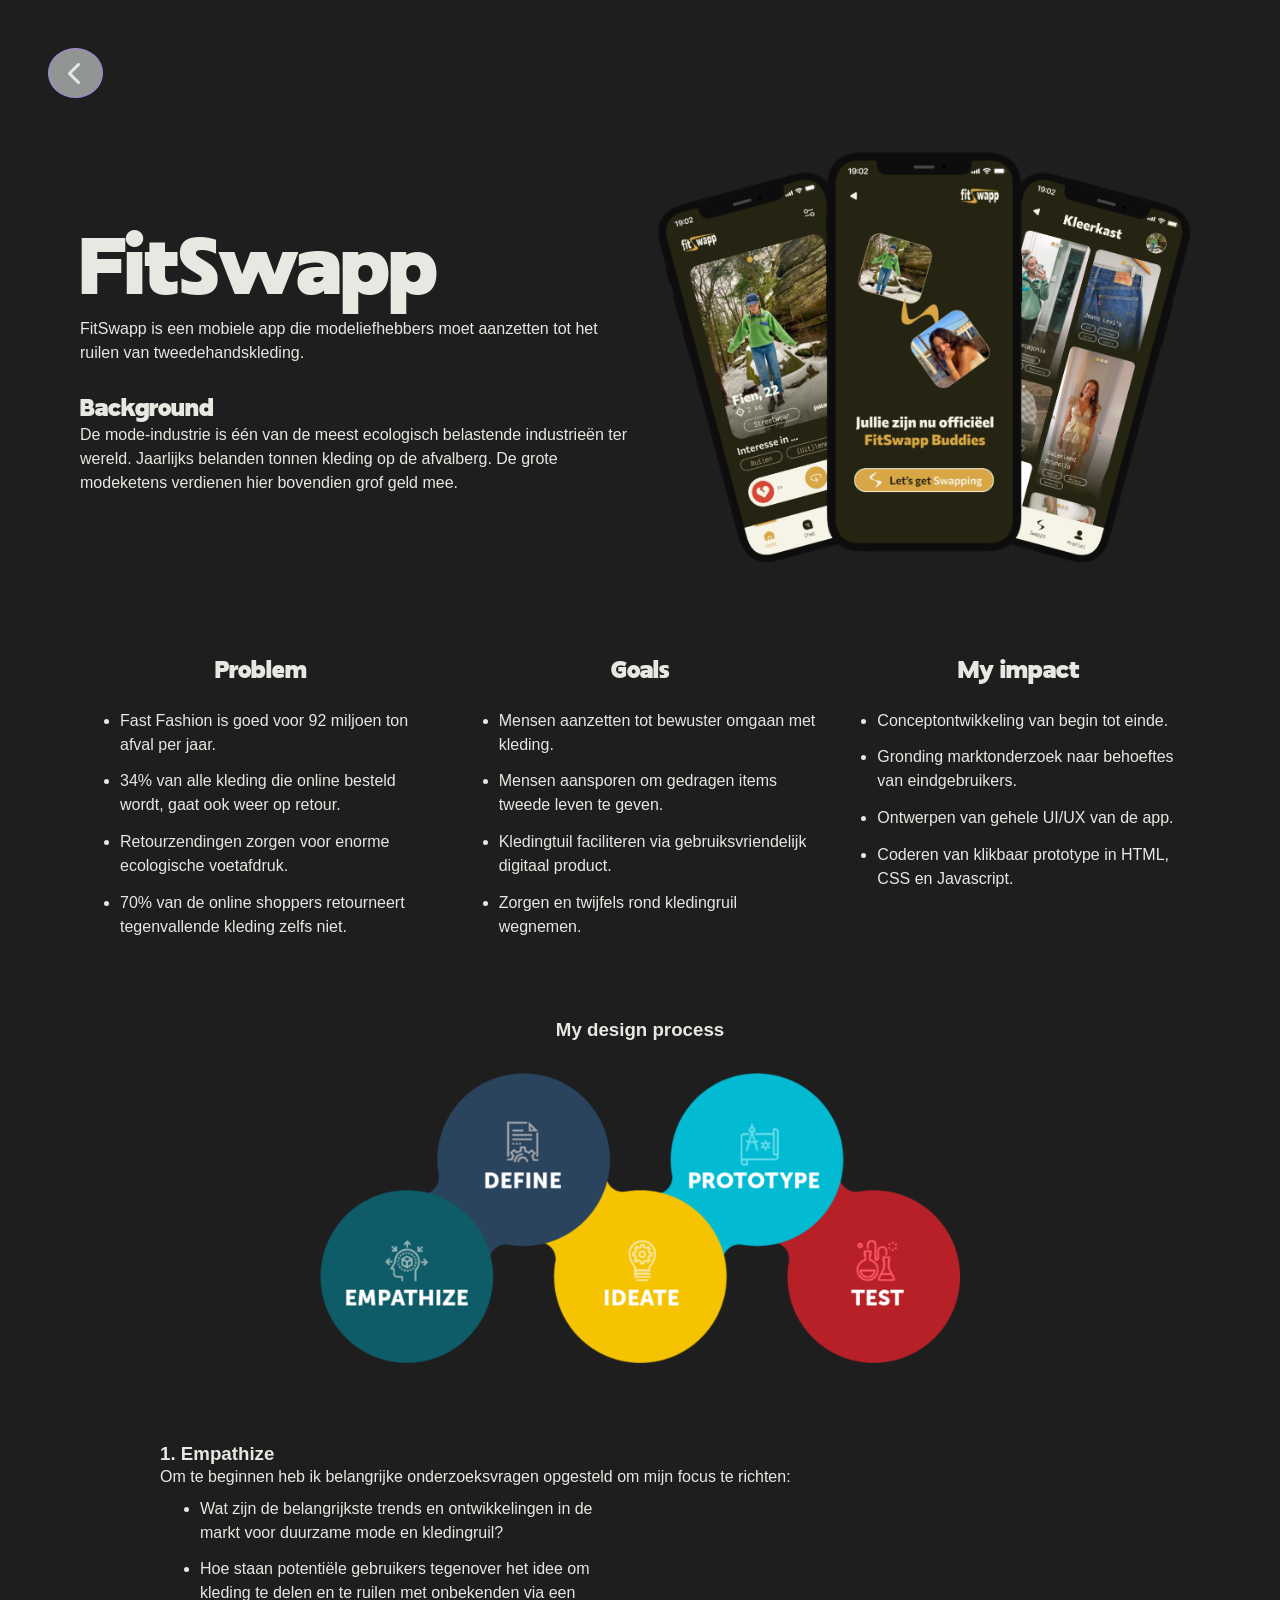
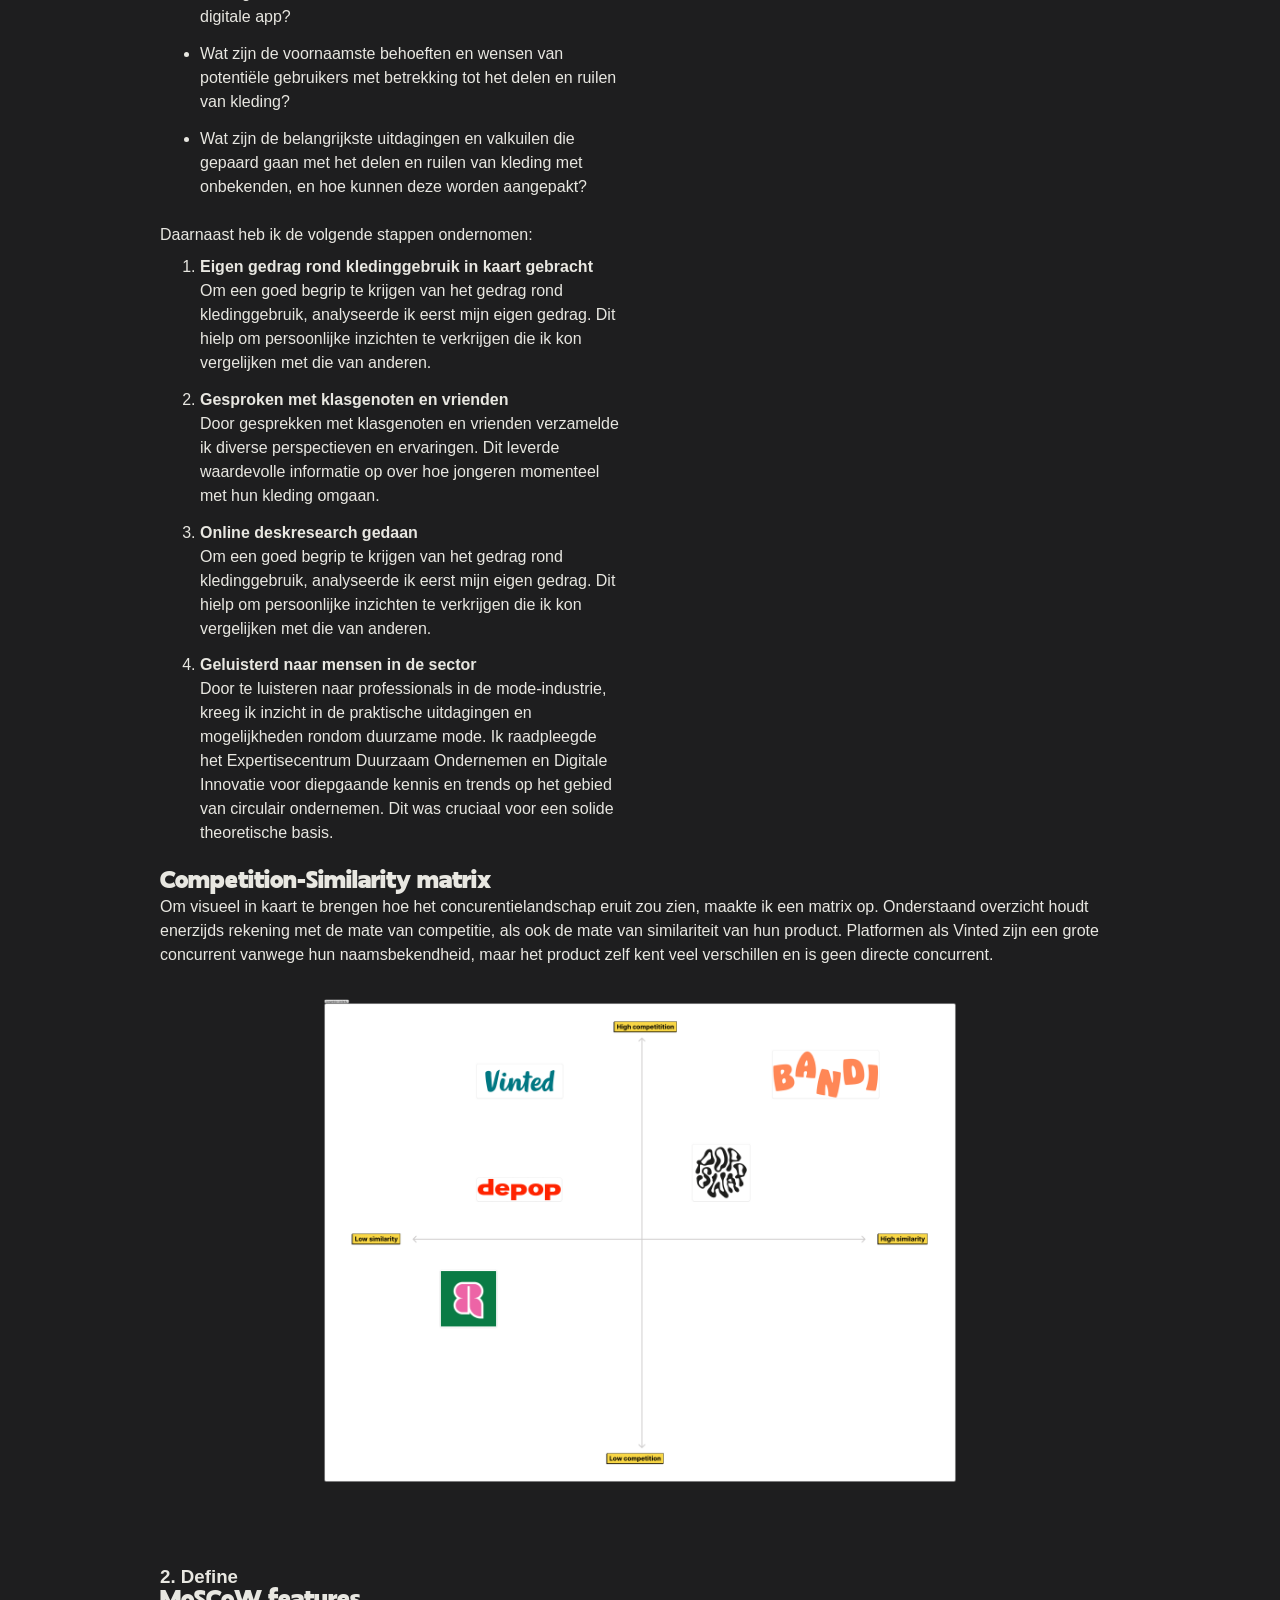
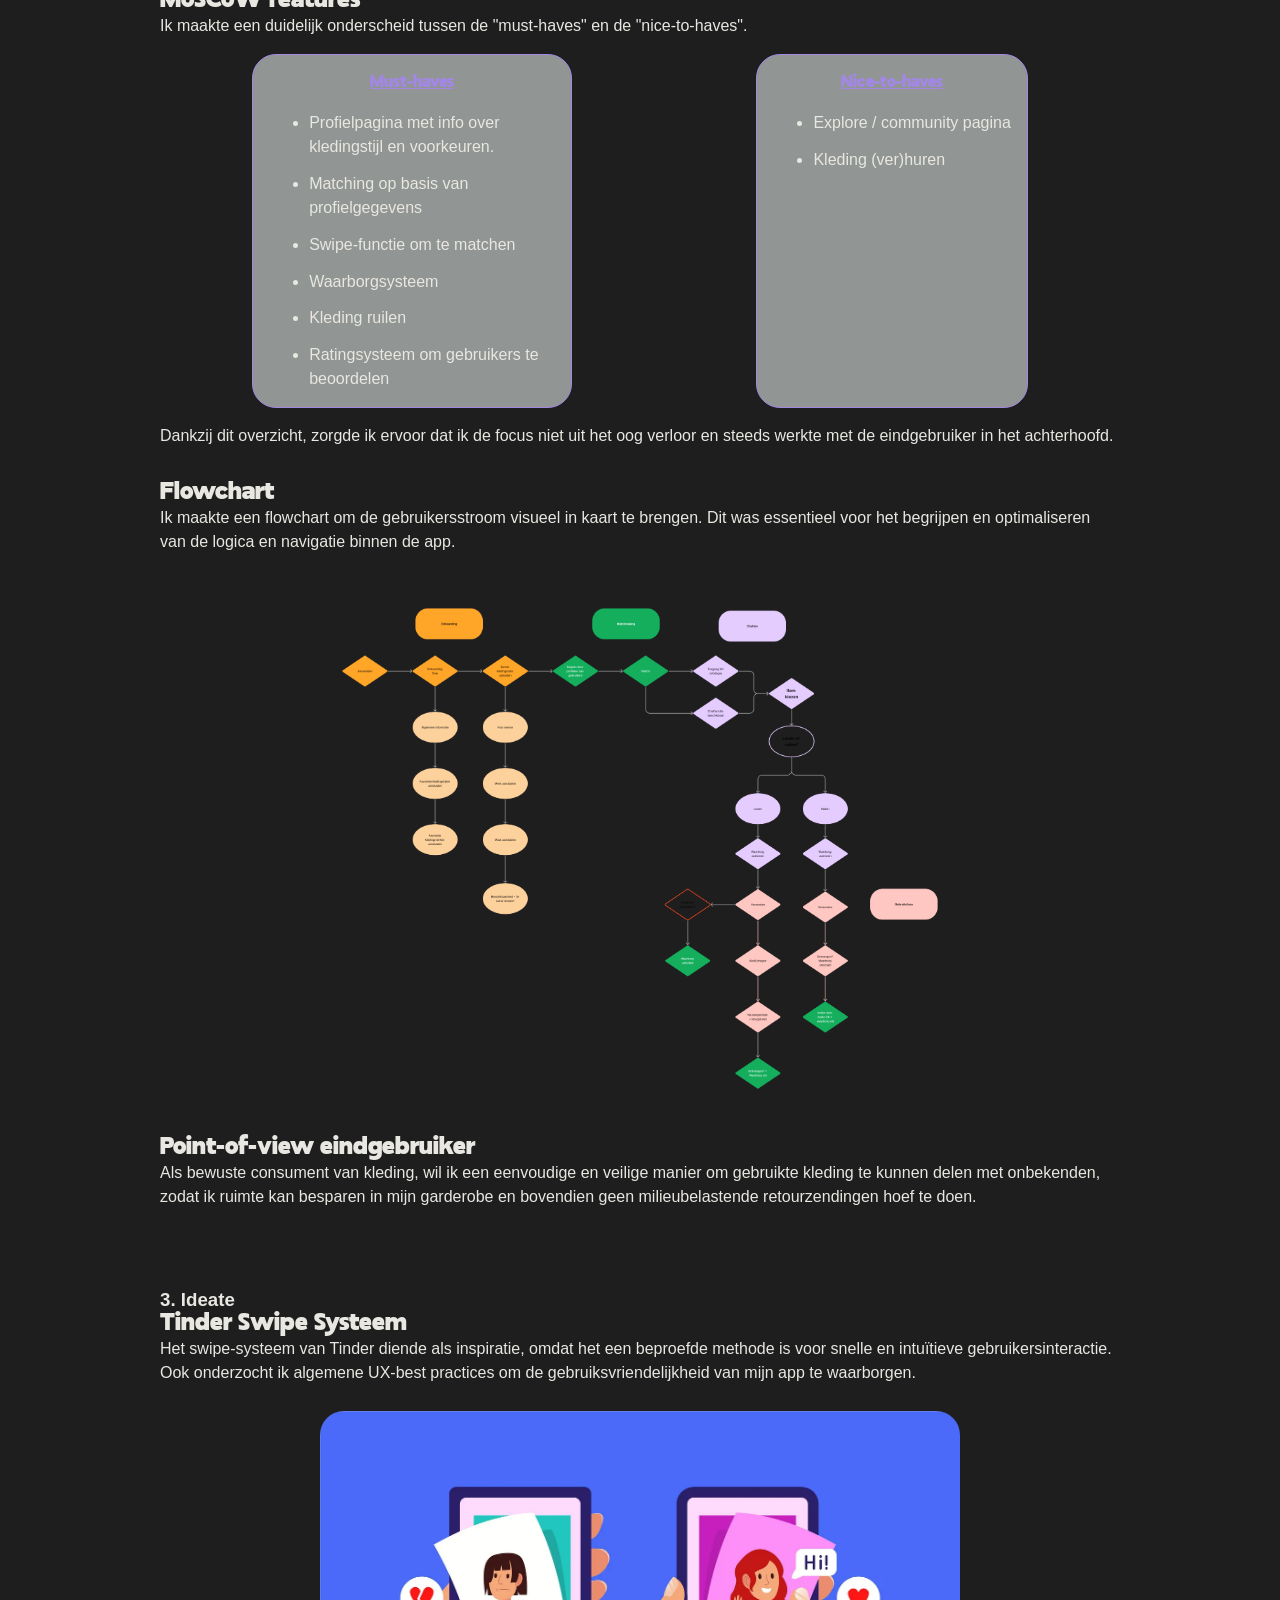
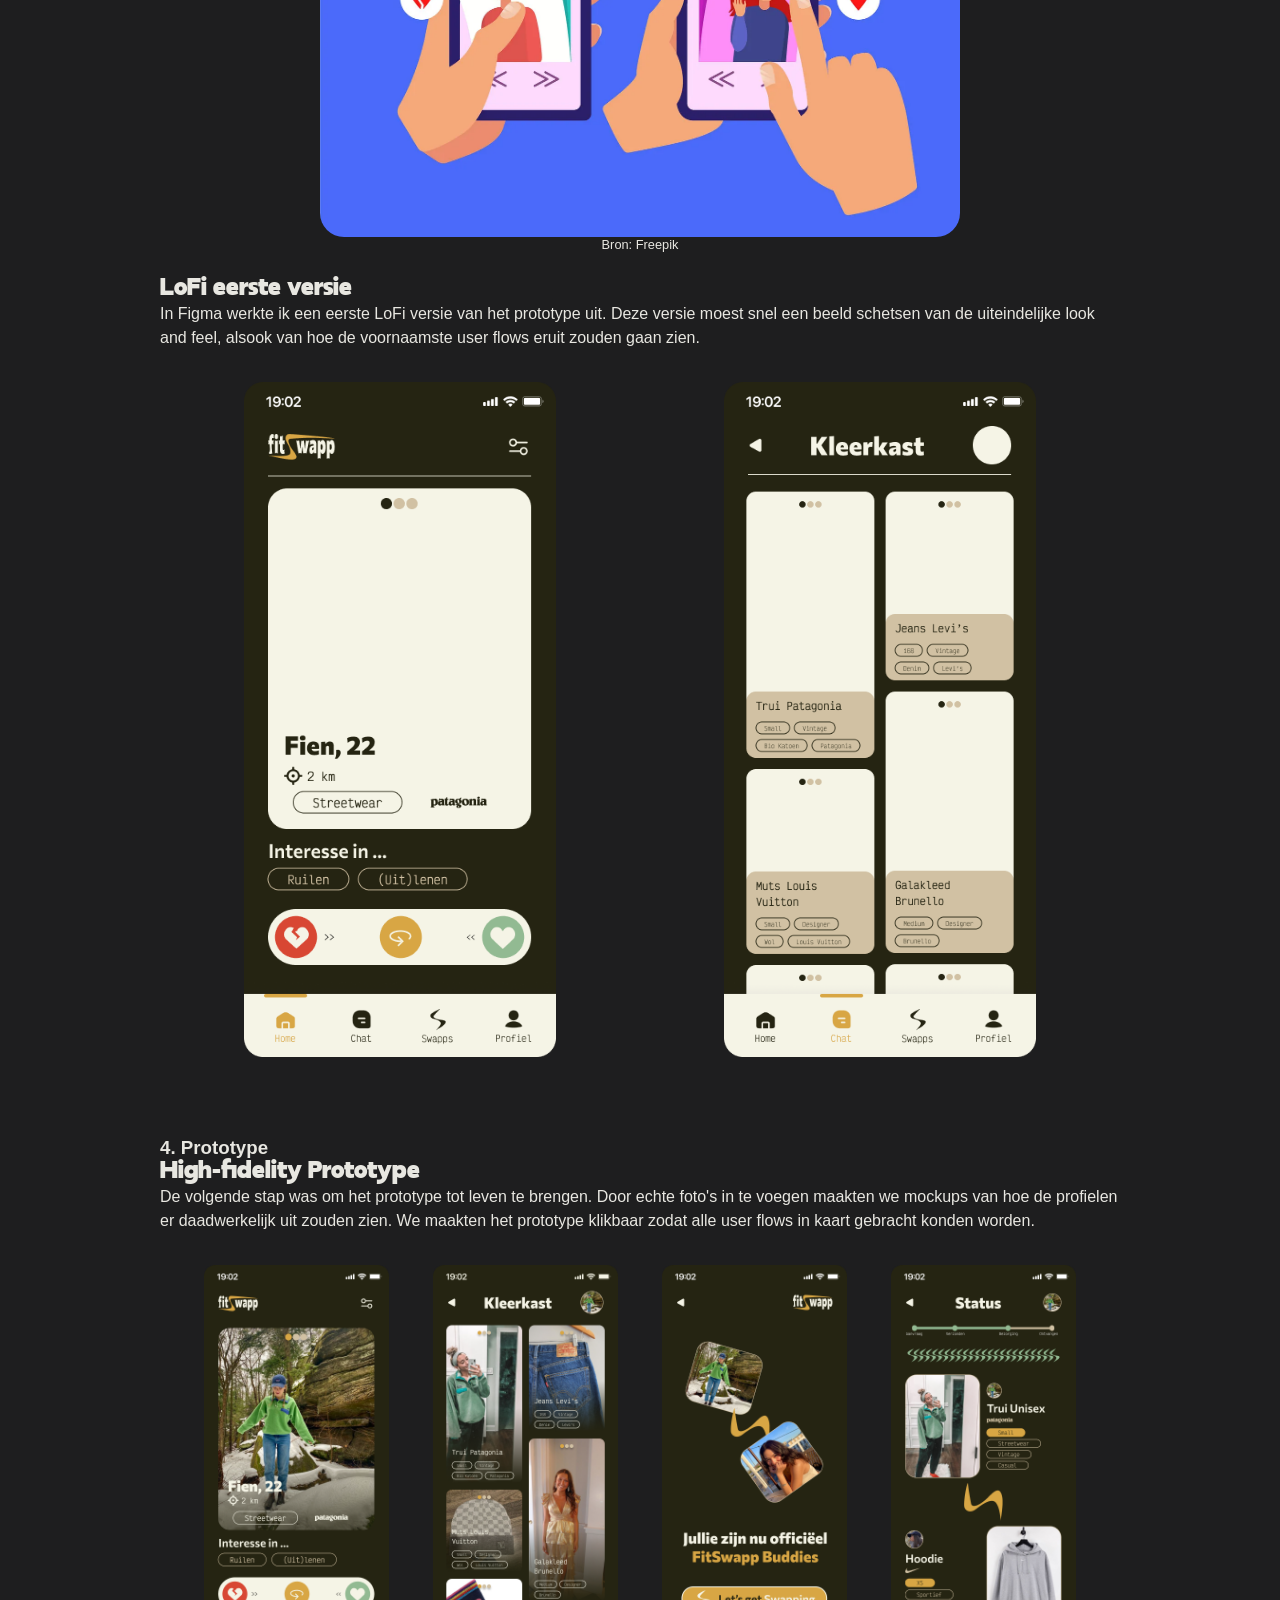
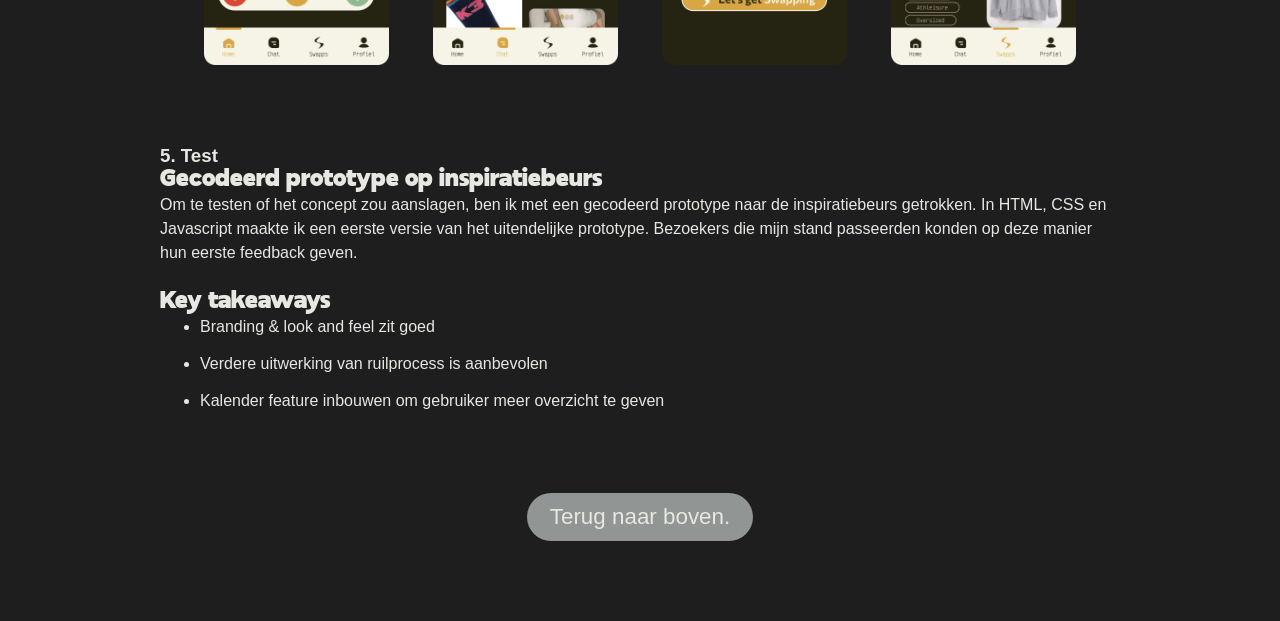
==== commit b7b36b84: "feat: Add Google Tag Manager integration and enhance button styles" ====
--- a/fitswapp/fitswapp.html
+++ b/fitswapp/fitswapp.html
@@ -1,6 +1,14 @@
 <!DOCTYPE html>
 <html lang="en">
 <head>
+    <!-- Google Tag Manager -->
+    <script>(function(w,d,s,l,i){w[l]=w[l]||[];w[l].push({'gtm.start':
+    new Date().getTime(),event:'gtm.js'});var f=d.getElementsByTagName(s)[0],
+    j=d.createElement(s),dl=l!='dataLayer'?'&l='+l:'';j.async=true;j.src=
+    'https://www.googletagmanager.com/gtm.js?id='+i+dl;f.parentNode.insertBefore(j,f);
+    })(window,document,'script','dataLayer','GTM-N9GCPBF8');</script>
+    <!-- End Google Tag Manager -->
+
     <meta charset="UTF-8">
     <meta name="viewport" content="width=device-width, initial-scale=1.0">
     <title>Fitswapp - Overzicht</title>
@@ -18,6 +26,11 @@
     <link rel="stylesheet" href="/css/detail.css">
 </head>
 <body>
+    <!-- Google Tag Manager (noscript) -->
+    <noscript><iframe src="https://www.googletagmanager.com/ns.html?id=GTM-N9GCPBF8"
+    height="0" width="0" style="display:none;visibility:hidden"></iframe></noscript>
+    <!-- End Google Tag Manager (noscript) -->
+     
     <nav class="back">
         <a href="/index.html">
         <i class="fa-solid fa-chevron-left back-button"></i>
--- a/css/style.css
+++ b/css/style.css
@@ -6,6 +6,10 @@
     --accent-color-purple: #A288E3;
     --box-color-grey: #f0f7f48b;
     --sticky-header-bg: #f0f7f48b;
+    /* remove scrollbar basic layout and make on brand with other colors */
+    scrollbar-width: thin;
+    scrollbar-color: var(--box-color-grey) var(--bg-color);
+    
 }
 
 * {
@@ -16,21 +20,25 @@
 
 @font-face {
     font-family: "RNDI Anasera";
-    src: url(/fonts/rndi.ttf);
+    src: url(/fonts/rndi.ttf) format("truetype");
 }
 
 body {
     background-color: var(--bg-color);
     font-family: var(--font-body);
     overflow-x: hidden;
-  
-    /* background-image: url("data:image/svg+xml,<svg id='patternId' width='100%' height='100%' xmlns='http://www.w3.org/2000/svg'><defs><pattern id='a' patternUnits='userSpaceOnUse' width='40' height='40' patternTransform='scale(1) rotate(0)'><rect x='0' y='0' width='100%' height='100%' fill='rgba(233, 232, 226, 1.00)'/><path d='M11 6a5 5 0 01-5 5 5 5 0 01-5-5 5 5 0 015-5 5 5 0 015 5'  stroke-width='1' stroke='none' fill='%2380808079'/></pattern></defs><rect width='800%' opacity='10%' height='800%' transform='translate(0,0)' fill='url(%23a)'/></svg>"); */
+    
+}
+
+a {
+    text-decoration: none;
 }
 
 .header {
     display: flex;
     align-items: center;
     justify-content: space-between;
+    gap: 4em;
     padding: 0.5em 1em;
     border-radius: 50px;
     background-color: var(--sticky-header-bg);
@@ -40,7 +48,7 @@
     top: 10px;
     left: 50%;
     transform: translateX(-50%);
-    width: 50vw;
+    width: auto;
     border: 1px solid #6b6b6d2a;
     max-width: 1280px;
     box-shadow: 0 8px 15px rgba(0, 0, 0, 0.1);
@@ -53,8 +61,8 @@
 }
 
 .profile-pic {
-    width: 5rem;
-    height: 5rem;
+    width: 3rem;
+    height: 3rem;
     border-radius: 50%;
     border: 2px solid var(--bg-color);
     background-image: url("/assets/alexAvatar.png");
@@ -66,19 +74,31 @@
 
 .profile-pic-status {
     position: absolute;
-    bottom: 15px;
-    left: 75px;
+    bottom: 10px;
+    left: 55px;
     background-color: rgb(51, 151, 51);
     border-radius: 50%;
-    width: 15px;
-    height: 15px;
+    width: 10px;
+    height: 10px;
+}
+
+.profile-info {
+    display: flex;
+    flex-direction: column;
+    gap: 0.2em;
 }
 
 .profile-name, .location {
     font-family: var(--font-body);
+    color: var(--bg-color);
     font-weight: 100;
+    font-size: 1em;
+}
+
+.location {
+    font-size: 0.8em;
     font-style: italic;
-    font-size: 1.3em;
+    color: var(--box-color-grey);
 }
 
 .cta {
@@ -93,6 +113,7 @@
     align-items: center;
     transition: border-color 0.3s ease, background-color 0.3s ease, color 0.3s ease; /* Add color transition */
     letter-spacing: 0.5px;
+    gap: 0.5em;
 }
 
 .cta:hover {
@@ -103,6 +124,17 @@
 
 .cta:hover i {
     color: var(--bg-color);
+}
+
+#cta-header {
+    background-color: var(--bg-color);
+    border-color: var(--box-color-grey);
+    font-size: 1em;
+}
+
+#cta-header:hover {
+    background-color: var(--box-color-grey);
+    border-color: var(--bg-color);
 }
 
 /* Hero */
@@ -144,6 +176,7 @@
     font-family: var(--font-body);
     font-weight: 400;
     font-style: var(--font-body);
+
 }
 
 .hero-text {
@@ -218,6 +251,7 @@
     width: 80vw;
     max-width: 1280px;
     margin: 0 auto;
+    padding-top: 4em;
 }
 
 .projects {
@@ -232,27 +266,52 @@
 .projects-list {
     display: flex;
     flex-direction: column;
-    gap: 2rem;
+    gap: 5rem;
     margin-top: 2em;
 }
 
 .project-row {
     display: flex;
     margin: 0 auto;
+    justify-content: space-between;
+    align-items: flex-end;
     width: 100%;
     color: var(--text-color);
+    position: relative; /* Ensure the glow effect is positioned correctly */
+    opacity: 0.5;
     transition: opacity 0.4s ease-in-out;
-    opacity: 0.6;
 }
 
 .project-row:hover {
     opacity: 1;
 }
 
+.project-row:hover .long-arrow {
+    transition: transform 0.4s ease-in-out;
+    transform: translateX(-20px);
+}
+
+.project-row .long-arrow {
+    transition: transform 0.4s ease-in-out;
+}
+
 .project-content {
     display: flex;
+    width: fit-content;
     gap: 2rem;
-    padding: 3rem 0;
+    padding: 1rem 0;
+    
+}
+
+.long-arrow {
+    font-size: 4em;
+}
+
+.project-content {
+    display: flex;
+    width: fit-content;
+    gap: 2rem;
+    padding: 1rem 0;
 }
 
 .project-number {
@@ -270,12 +329,20 @@
 }
 
 /* Responsive adjustments */
-@media (min-width: 768px) {
-    
-}
-
-@media (min-width: 1024px) {
-    
+@media (max-width: 800px) {
+    .project-title {
+        font-size: 5em;
+    }
+}
+
+@media (max-width: 500px) {
+    .project-title {
+        font-size: 2em; /* Scale down project title */
+    }
+
+    .long-arrow {
+        font-size: 2em; /* Scale down long-arrow */
+    }
 }
 
 /* about */
@@ -302,7 +369,6 @@
     justify-content: flex-start;
     align-items: center;
     width: 100%;
-    padding-bottom: 3em;
     gap: 2em; /* Reduced gap to align better */
 }
 
@@ -325,11 +391,10 @@
     text-align: left; /* Center the text inside the blob */
     line-height: 1.6; /* Adjust line-height for better readability */
     max-width: 600px; /* Optional: limit the max width to prevent overflow */
-    margin: 0 auto; /* Center the blob on the page */
-}
-
-.about-me h4 {
-    font-weight: bold;
+    margin: 0 auto;
+    font-family: var(--font-body);
+    font-size: 1.1em;
+    color: var(--text-color);
     
 }
 
@@ -507,7 +572,12 @@
 }
 
 /* Tablet adjustments */
-@media (max-width: 1024px) {
+@media (max-width: 1025px) {
+    /* hero */
+    .hero-wrapper {
+        padding-top: 20px;
+    }
+
     /* About section: make the swiper wrap underneath the text */
     .aboutme-content {
         grid-template-columns: 1fr;
@@ -537,6 +607,11 @@
     }
 }
 
+.button {
+    font-size: 1em;
+    border-radius: 24px;
+}
+
 /* Mobile adjustments */
 @media (max-width: 768px) {
     /* General body padding */
@@ -544,16 +619,11 @@
         padding: 1em;
     }
 
-    .profile-pic {
-        width: 4.5rem;
-        height: 4.5rem;
-    }
-
     .profile-pic-status {
-        width: 16%; /* Adjust size for tablet */
-        height: 16%;
+        width: 12px; /* Adjust size for tablet */
+        height: 12px;
         bottom: 4px;
-        right: 4px;
+        right: 10px;
     }
 
     /* CTA button size adjustment */
@@ -609,16 +679,21 @@
 /* Small mobile adjustments */
 @media (max-width: 480px) {
 
-    .profile-pic {
-        width: 4rem; /* Reduce profile picture size */
-        height: 4rem; /* Reduce profile picture size */
+    .header {
+        gap: 0.2em; /* Reduce gap between profile and CTA */
+        
     }
 
     .profile-pic-status {
-        width: 18%;  /* Adjust size based on profile pic */
-        height: 18%;
-        bottom: 2px;
-        right: 2px; /* Adjust for mobile scaling */
+        width: 12px; /* Adjust size for tablet */
+        height: 12px;
+        bottom: 6px;
+        right: 2px;
+    }
+
+    #cta-header {
+        font-size: 0.6em; /* Reduce CTA font size */
+        
     }
 
     /* Further reduce hero content font-size */
@@ -627,12 +702,17 @@
     }
 
     #typed {
-        padding-top: 1.5em;
+        padding-top: 0.5em;
         font-size: 1.2em; /* Reduce the size of the typed text */
         white-space: normal; /* Allow typed text to wrap */
         overflow-wrap: break-word; /* Break long words to fit within the viewport */
     }
 
+    /* Reduce skills list font-size */
+    .skills-list  {
+        display: none;
+    }
+
     /* Smaller contact title */
     .contact-title {
         font-size: 3em;
--- a/css/detail.css
+++ b/css/detail.css
@@ -236,6 +236,16 @@
     text-align: center;
     max-width: fit-content;
     align-self: center;
+    font-size: 1.4em;
+    padding: 0.5em 1em;
+    background-color: var(--box-color-grey);
+    border-radius: 24px;
+
+}
+
+#top-button:hover {
+    border: 1px solid var(--accent-color-purple);
+    transform: scale(1.05);
 }
 
 
@@ -287,46 +297,6 @@
     gap: 2em;
 }
 
-/* ZENGARDEN */
-#csszengarden-detail {
-    font-size: 4.5em;
-}
-
-.project-full-image {
-    padding-bottom: 5em;
-}
-
-.project-full-image img{
-    width: 100%;
-    border-radius: 24px;
-}
-
-/* dynamic poster */
-#dynamicPoster-title {
-    font-size: 4em;
-}
-
-
-/* uselessweb */
-#uselessLink {
-    text-decoration: underline;
-    font-weight: 600;
-
-}
-
-.project-links {
-    display: flex;
-    flex-direction: column;
-    align-items: center;
-    gap: 2em;
-    padding-bottom: 5em;
-}
-
-/* dynamictypo */
-#dynamictypo-title {
-    font-size: 3em;
-}
-
 @media (max-width: 800px) {
 
     .u-list-item {
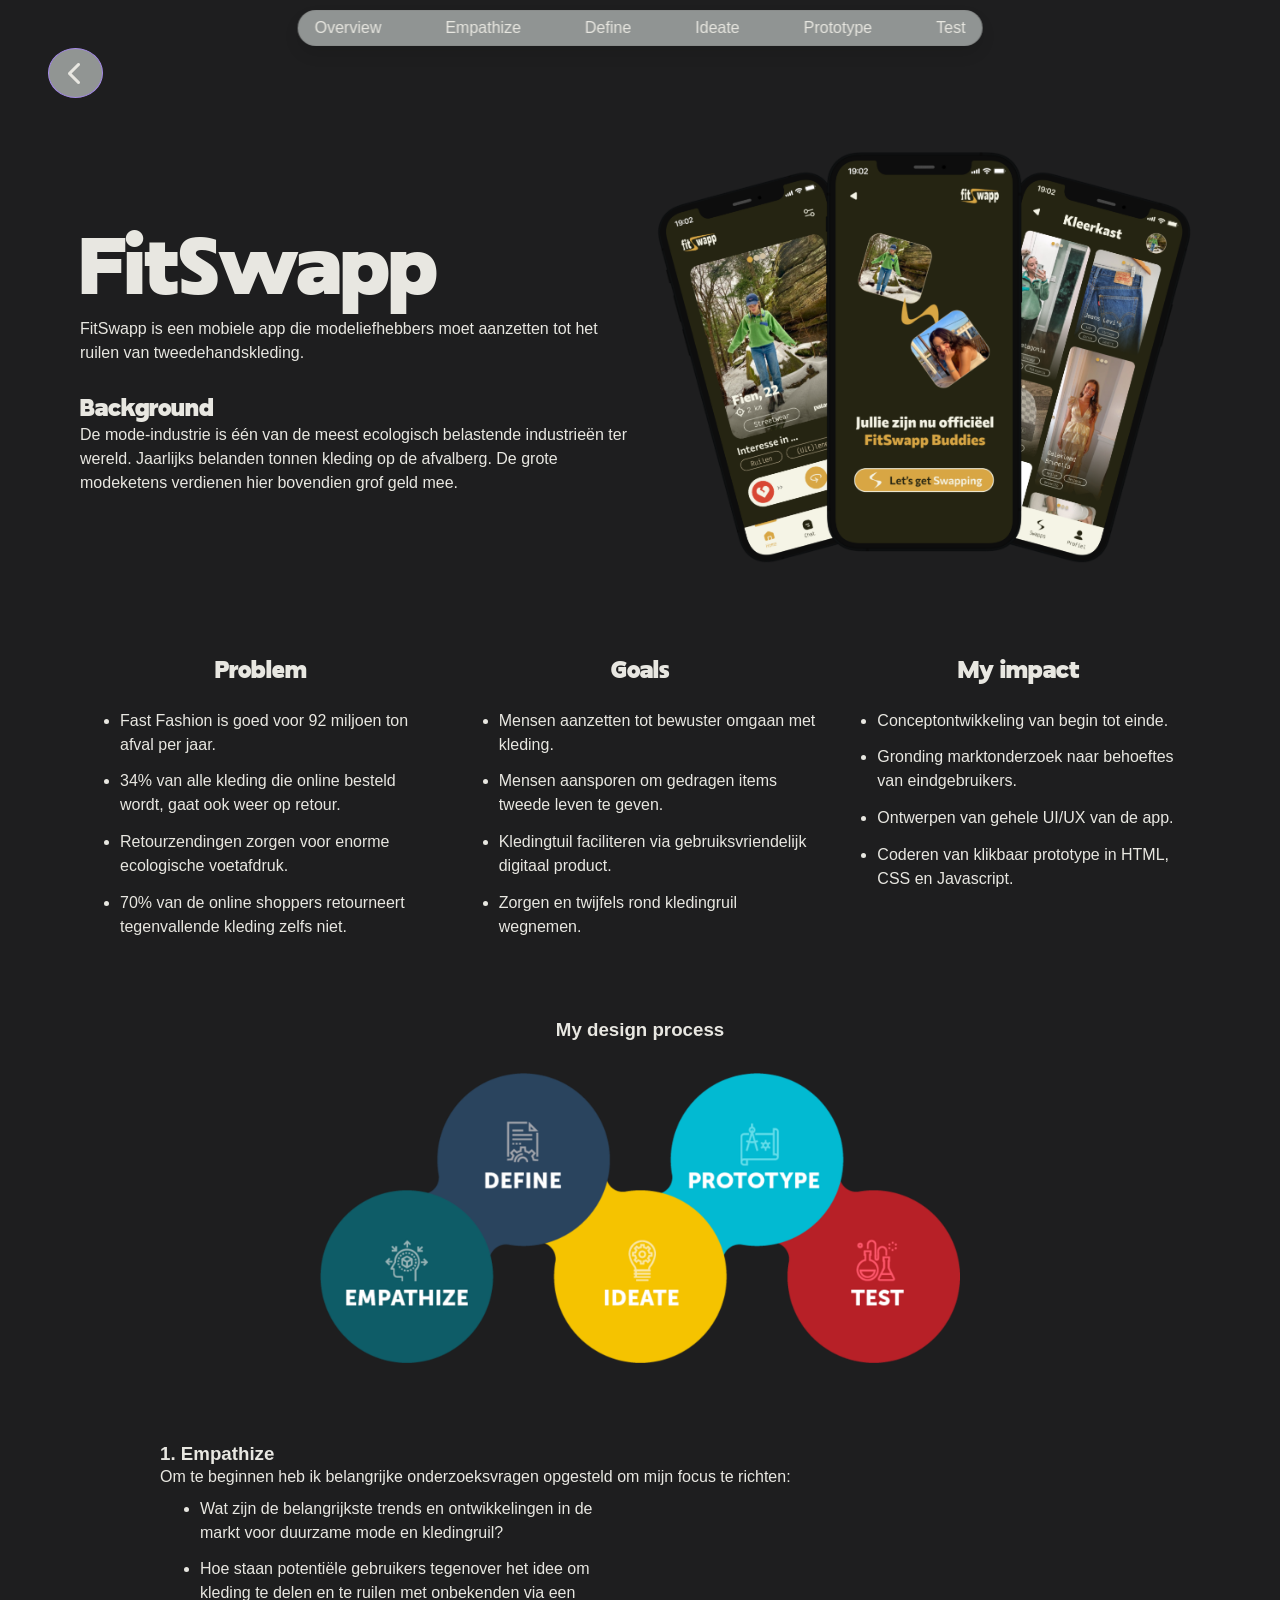
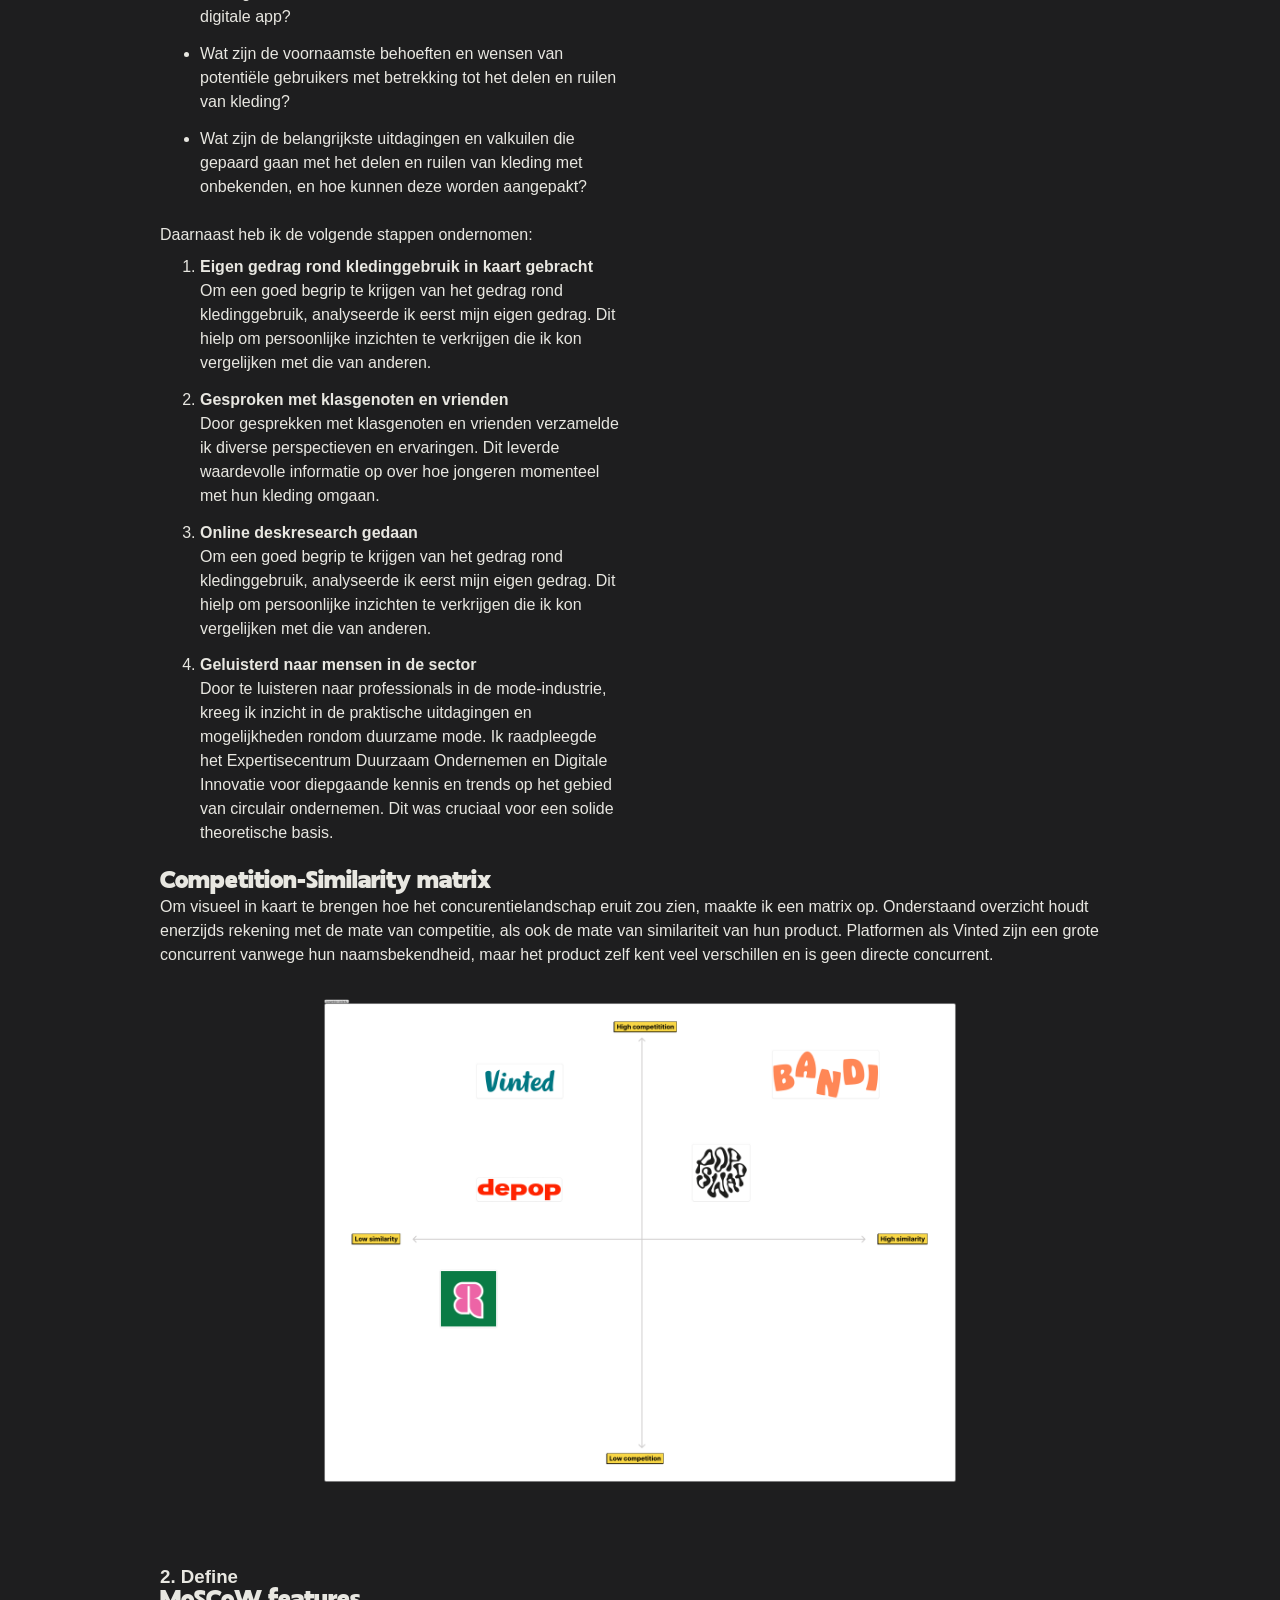
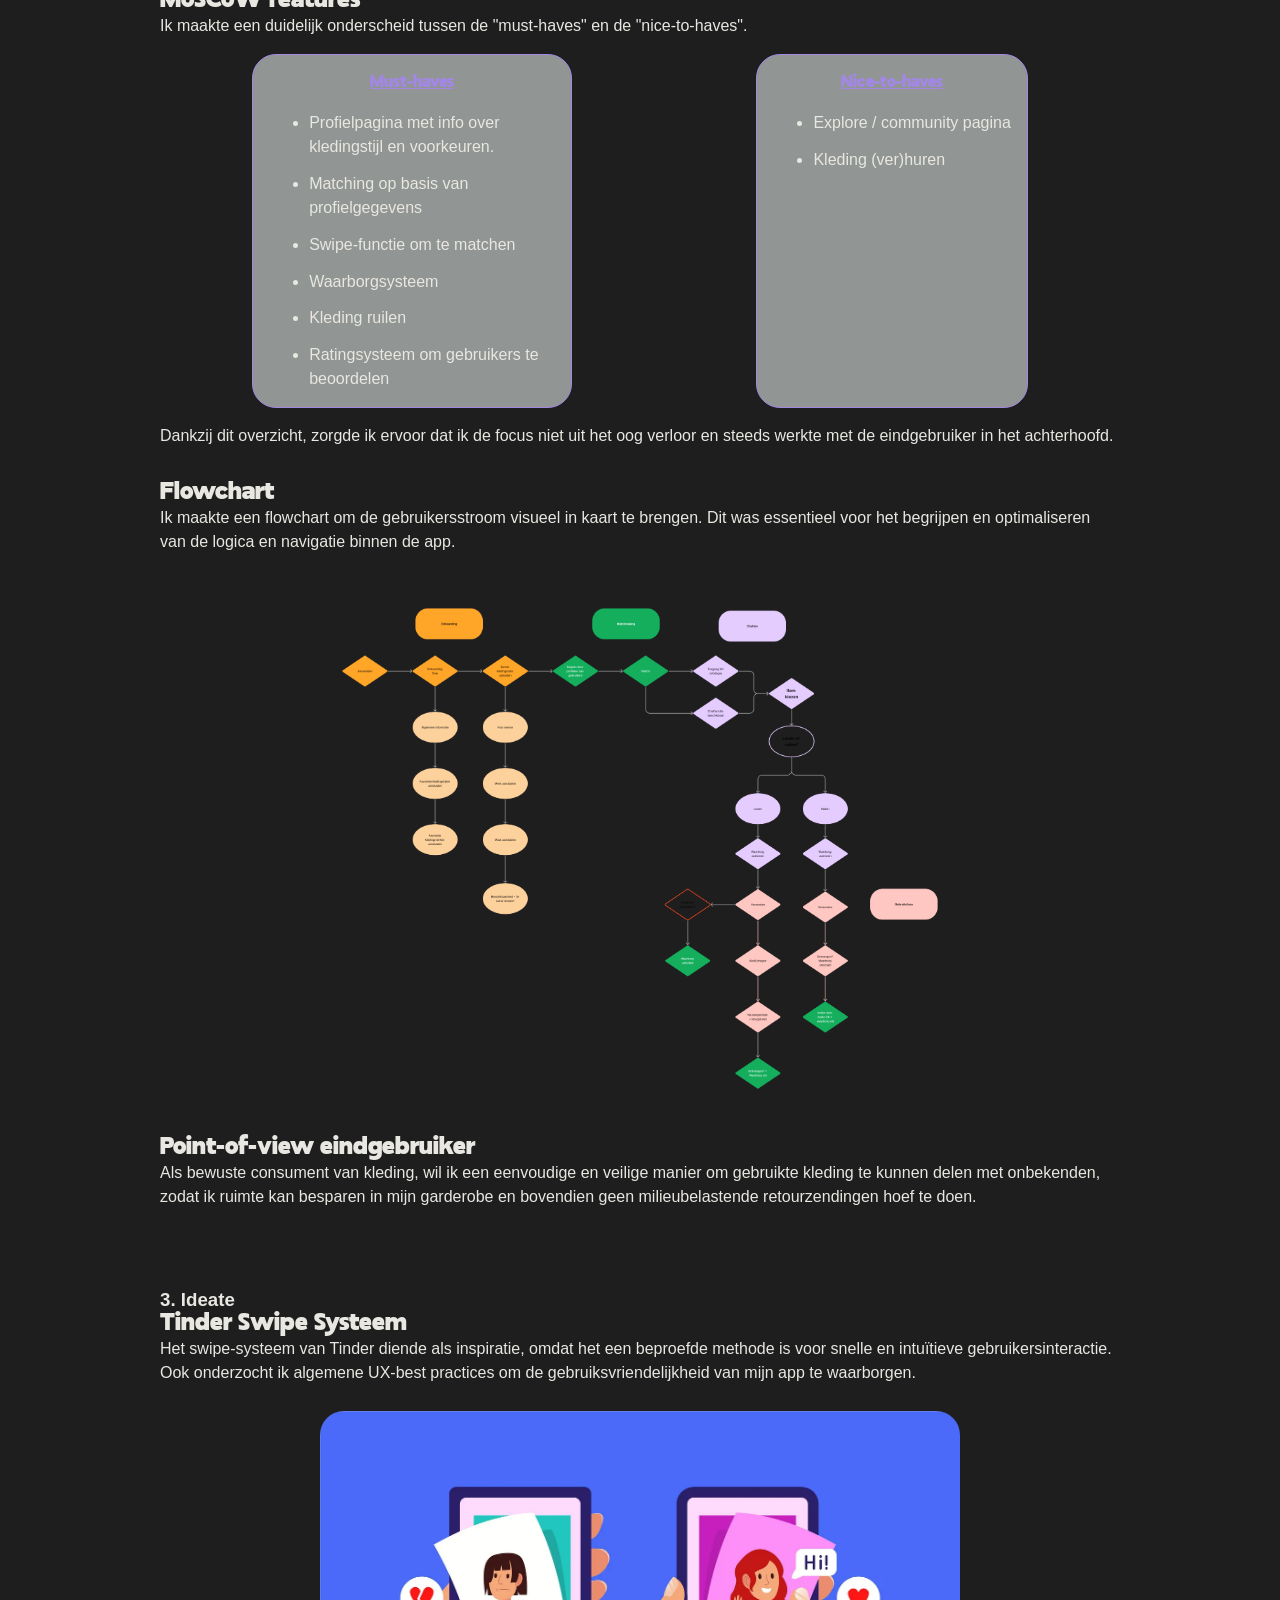
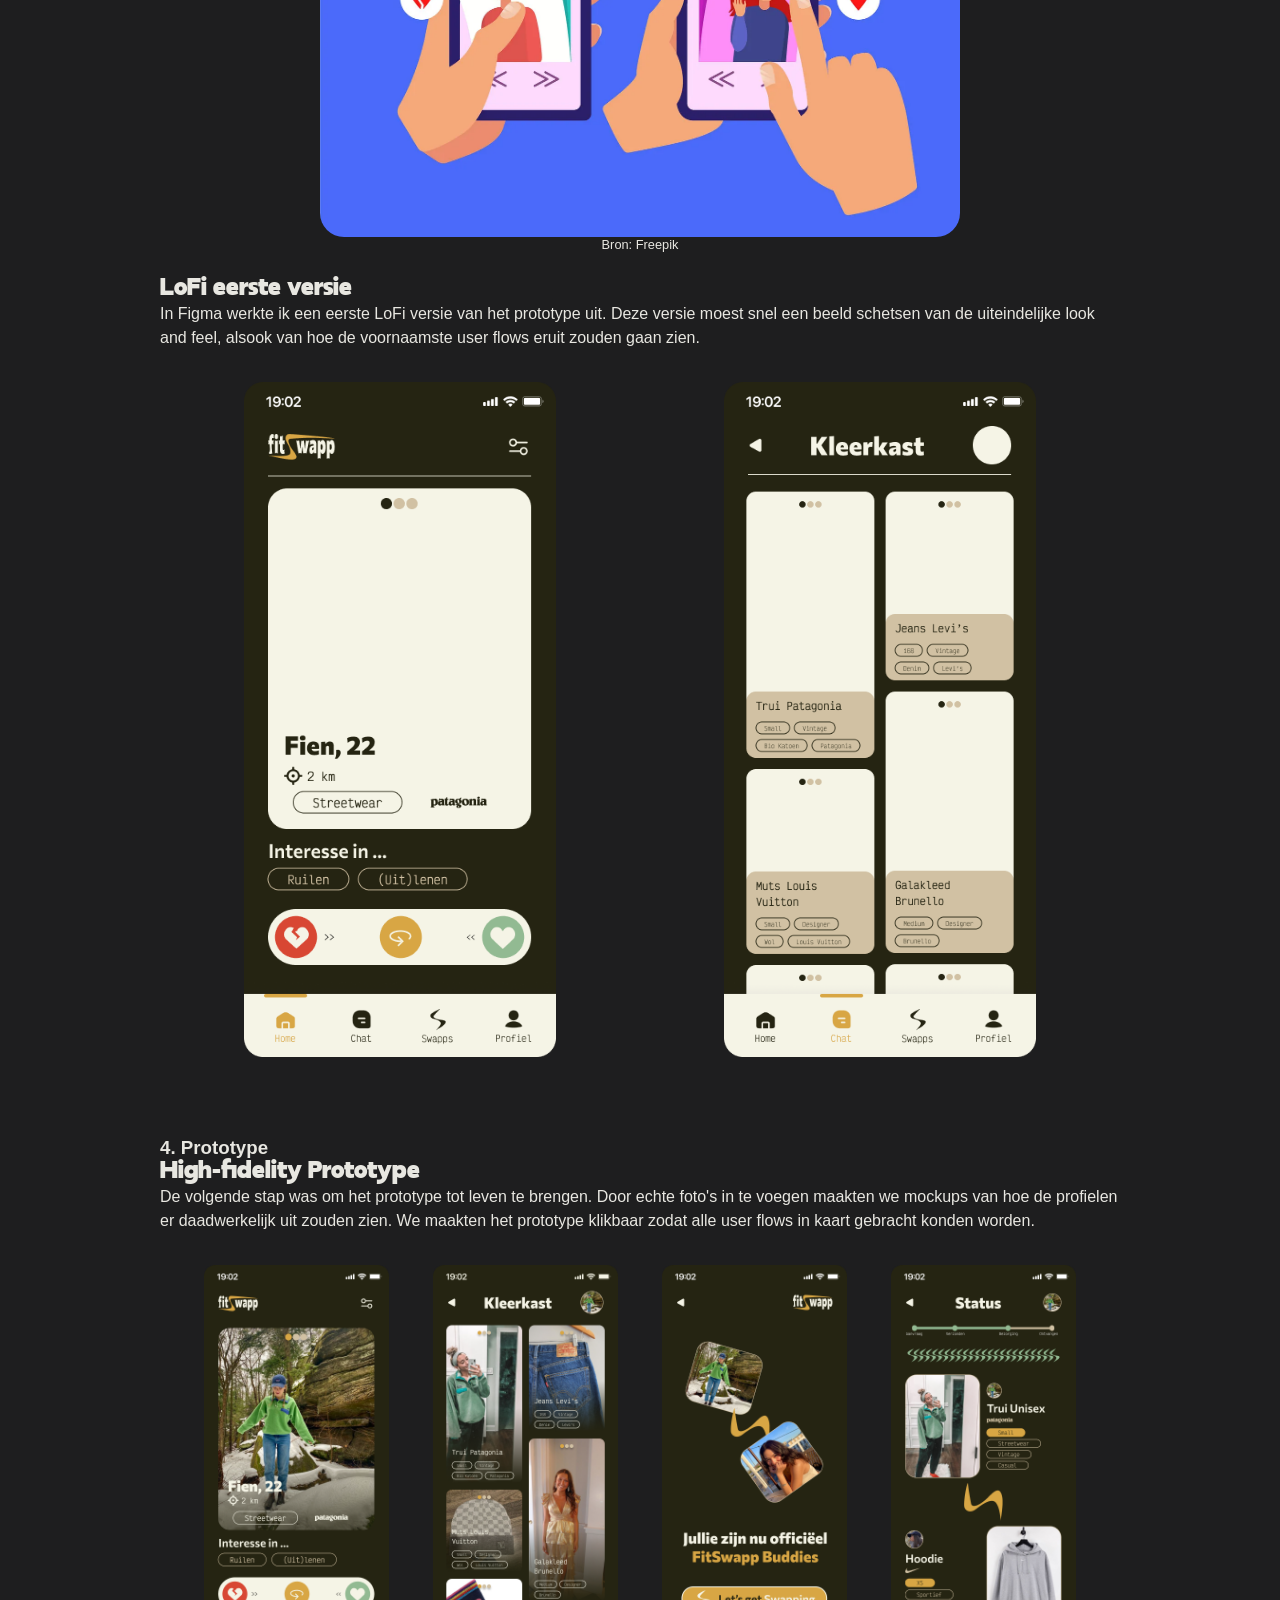
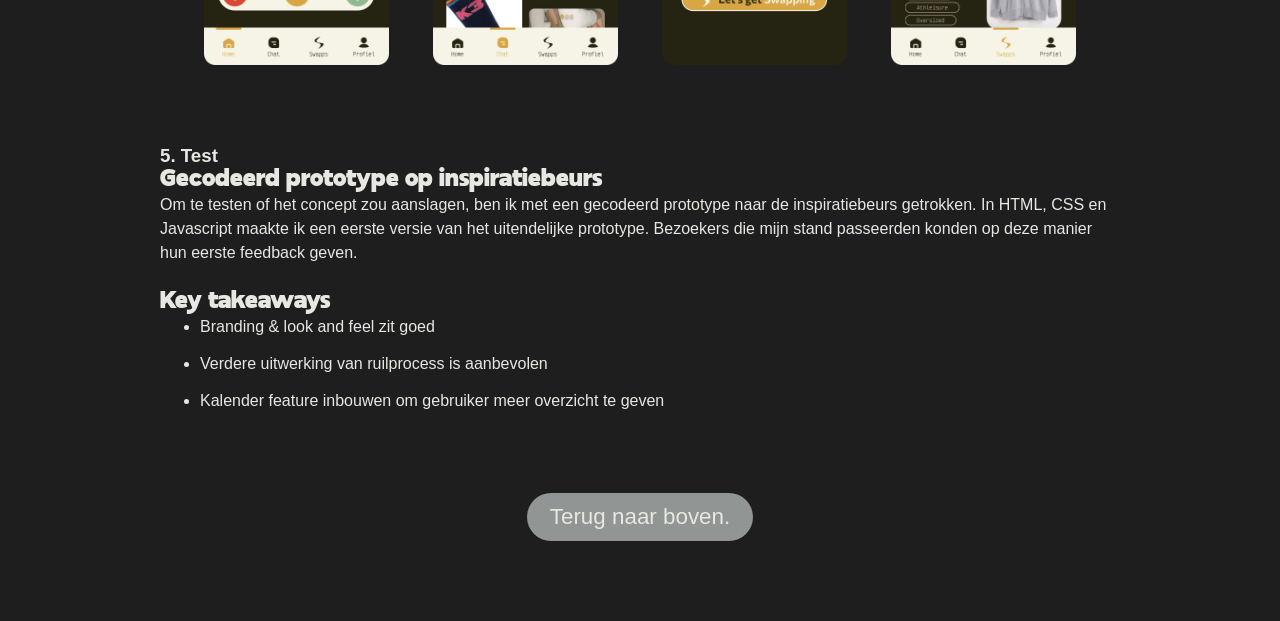
==== commit 18cf768c: "feat: Add navigation header with section links and improve structure" ====
--- a/fitswapp/fitswapp.html
+++ b/fitswapp/fitswapp.html
@@ -30,15 +30,26 @@
     <noscript><iframe src="https://www.googletagmanager.com/ns.html?id=GTM-N9GCPBF8"
     height="0" width="0" style="display:none;visibility:hidden"></iframe></noscript>
     <!-- End Google Tag Manager (noscript) -->
-     
+
     <nav class="back">
         <a href="/index.html">
         <i class="fa-solid fa-chevron-left back-button"></i>
         </a>
     </nav>
 
+    <!-- Header -->
+    <header class="header">
+        <!-- navigation to steps in design process -->
+         <a class="button" href="#overview">Overview</a>
+         <a class="button" href="#empathize">Empathize</a>
+         <a class="button" href="#define">Define</a>
+         <a class="button" href="#ideate">Ideate</a>
+         <a class="button" href="#prototype">Prototype</a>
+         <a class="button" href="#test">Test</a>
+    </header>
+
     <main class="detail-wrapper">
-        <section class="overview">
+        <section class="overview" id="overview">
             <!-- korte summary van project -->
             <div class="overview-text">
                 <div class="overview-text-content">
@@ -121,7 +132,7 @@
 
         <!-- process -->
         <section class="process">
-            <div class="empathize">
+            <div class="empathize" id="empathize">
                 <div class="empathize-content">
                     <div class="empathize-start">
                         <h3 class="subtitle">1. Empathize</h3>
@@ -180,7 +191,7 @@
                 </div>
             </div>
 
-            <div class="define">
+            <div class="define" id="define">
                 <h3 class="subtitle">2. Define</h3>
 
                 <div class="define-content">
@@ -231,7 +242,7 @@
                 </div>
             </div>
 
-            <div class="ideate">
+            <div class="ideate" id="ideate">
                 <h3 class="subtitle">3. Ideate</h3>
 
                 <div class="ideate-content">
@@ -266,7 +277,7 @@
                 </div>
             </div>
 
-            <div class="prototype">
+            <div class="prototype" id="prototype">
                 <h3 class="subtitle">4. Prototype</h3>
 
                 <div class="prototype-content">
@@ -297,7 +308,7 @@
             </div>
             
         
-            <div class="test">
+            <div class="test" id="test">
                 <h3 class="subtitle">5. Test</h3>
                 <div class="test-content">
                     <div>
@@ -325,5 +336,8 @@
         </section>
         
     </main>
+
+    <script src="../sticky.js"></script>
+
 </body>
 </html>
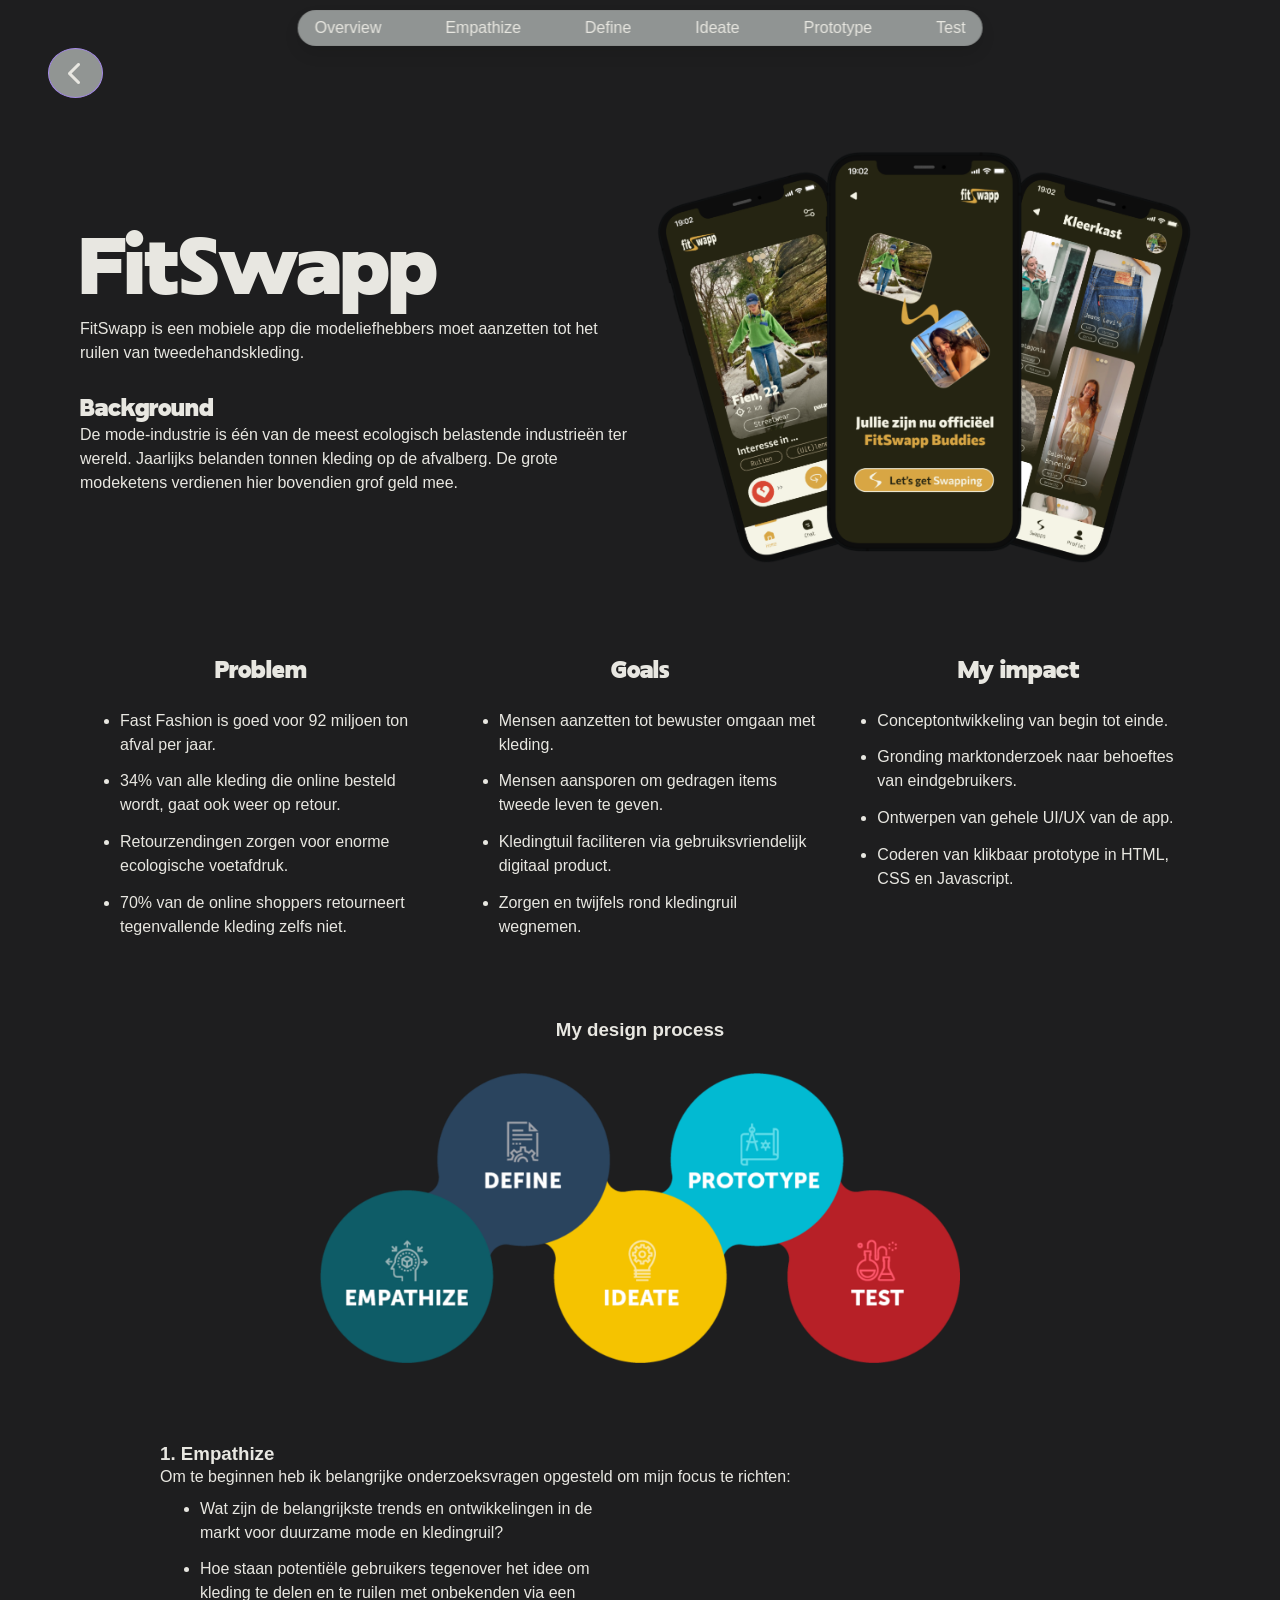
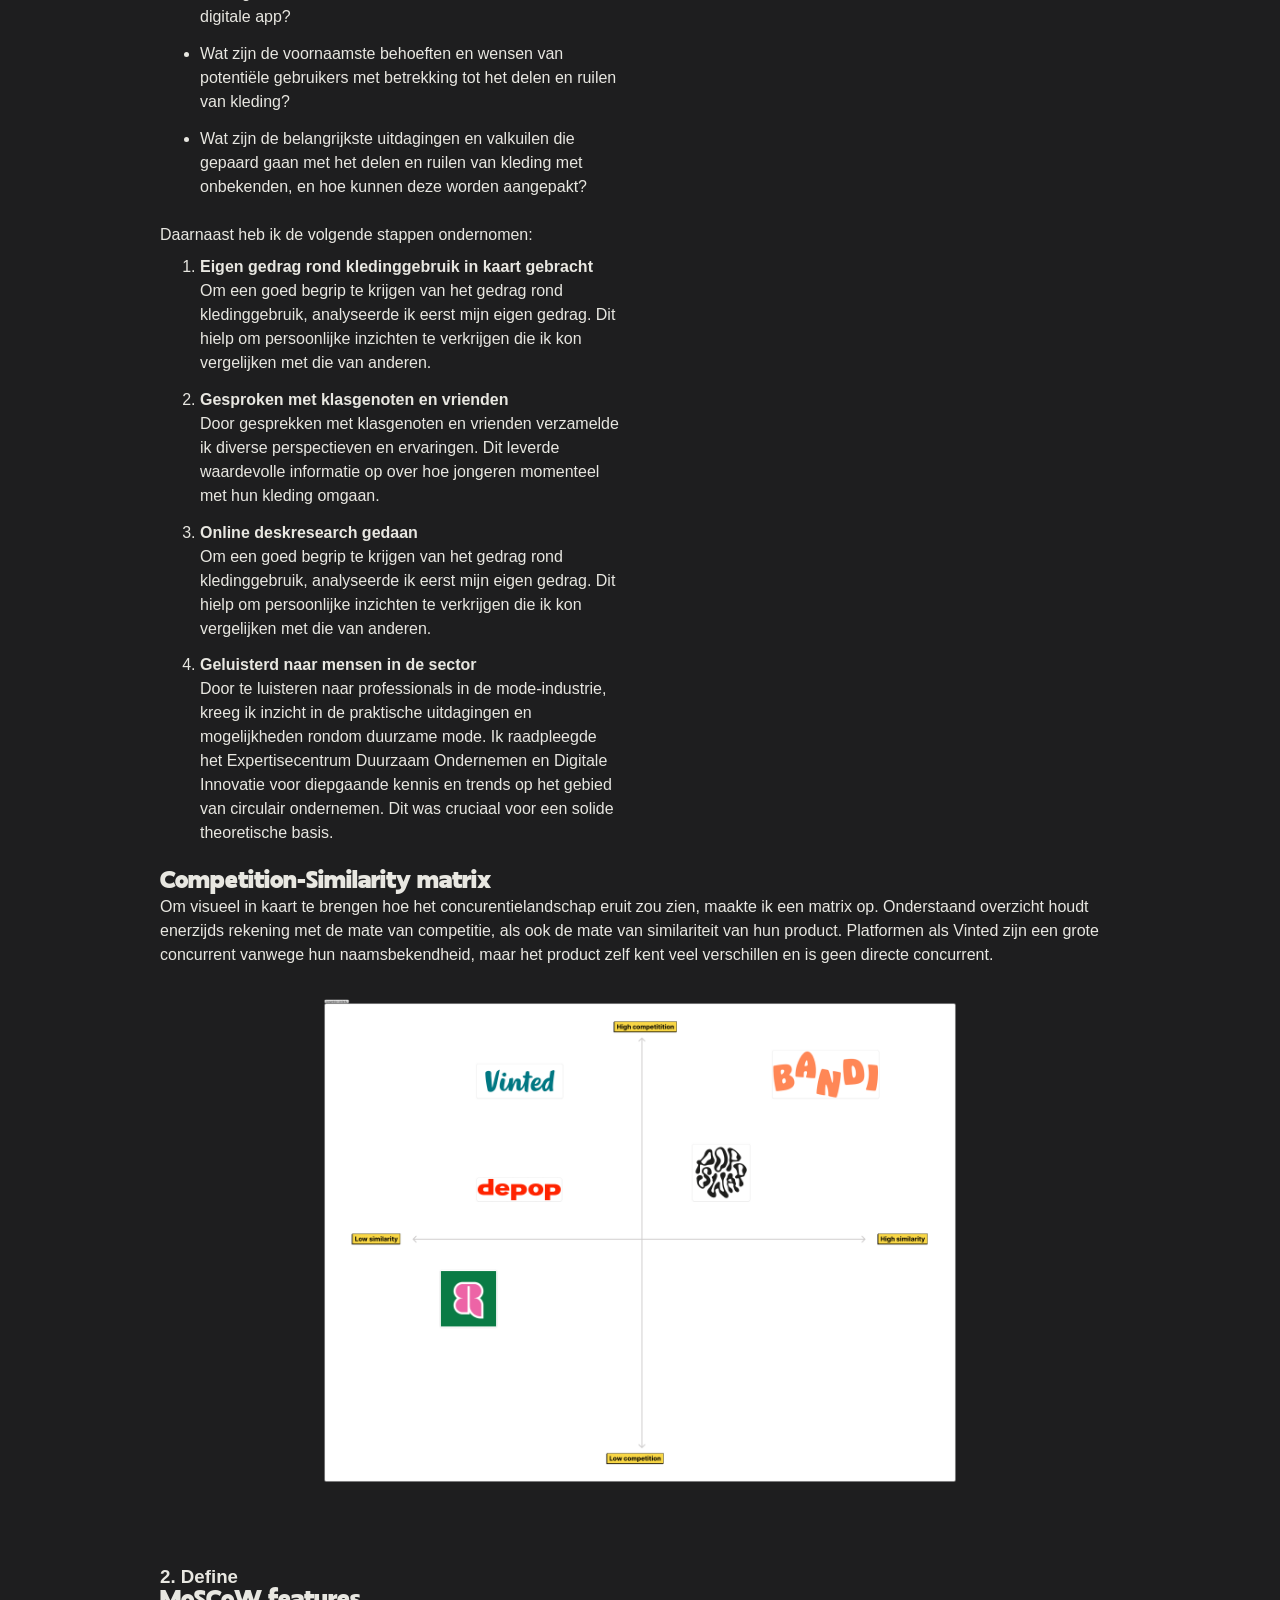
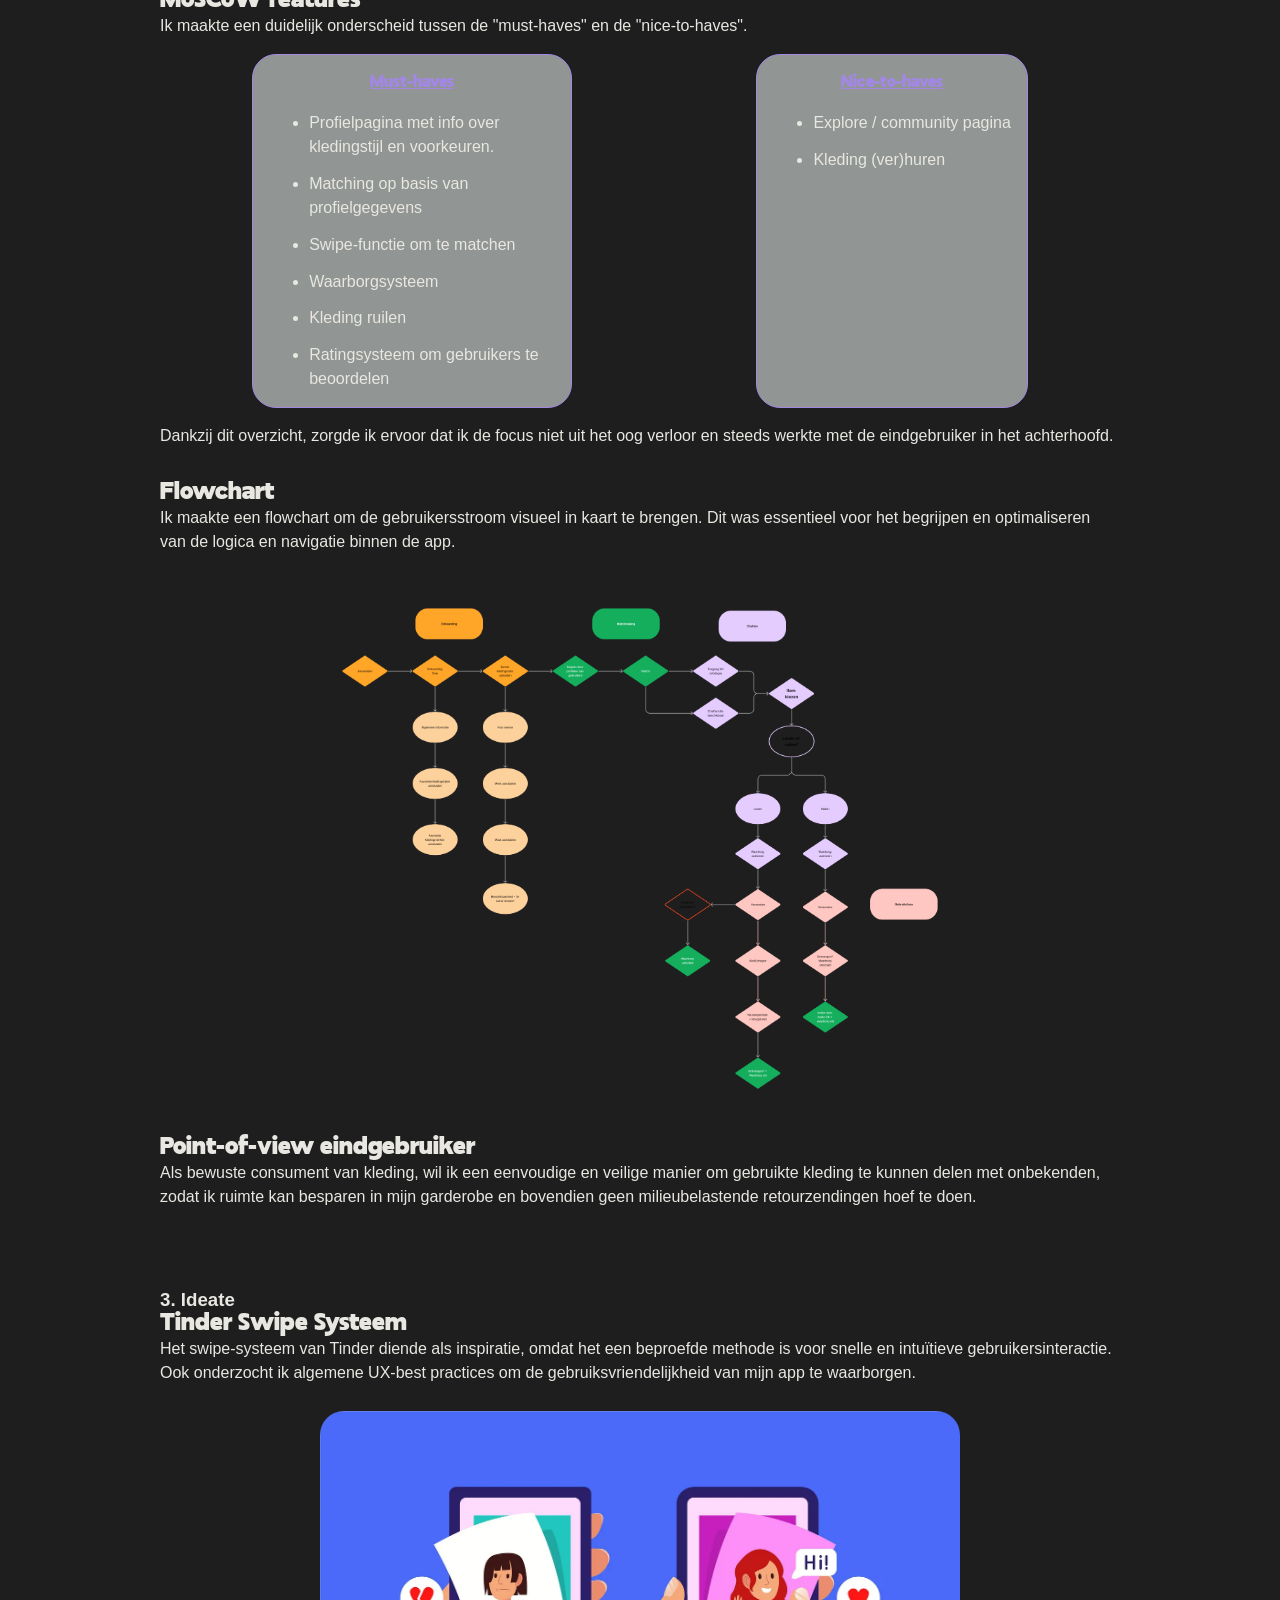
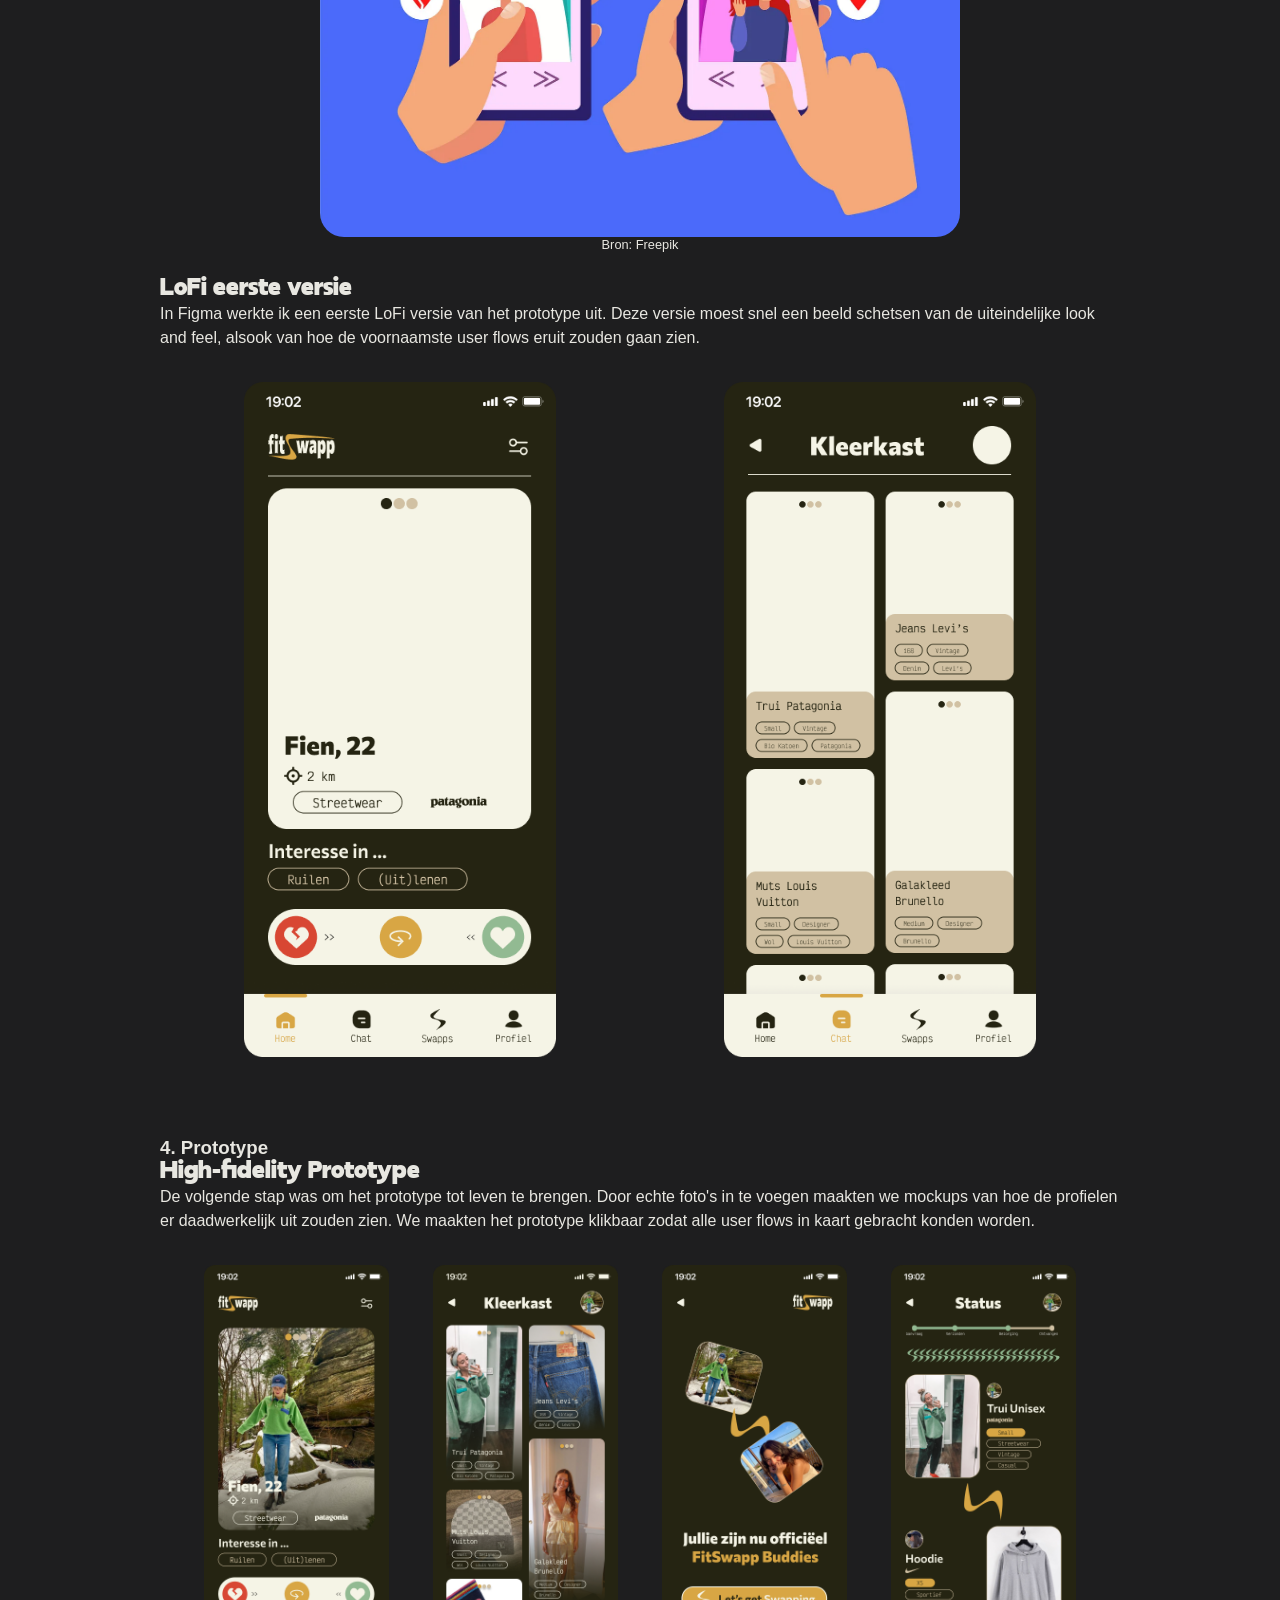
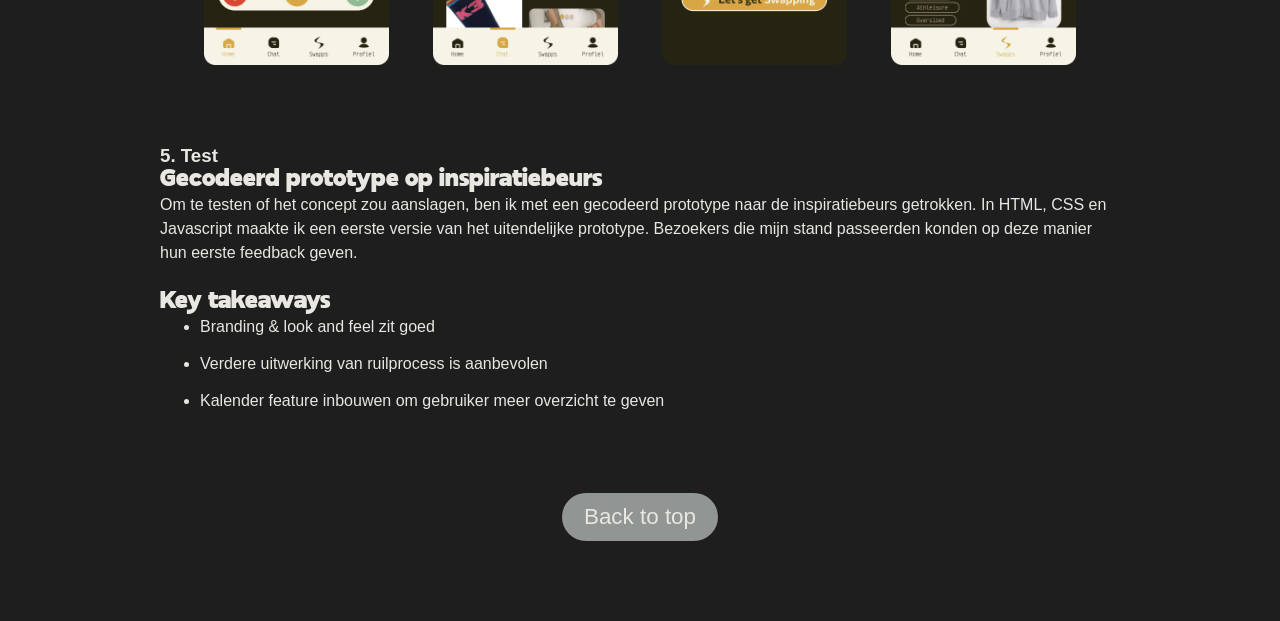
==== commit ea030fd7: "feat: Update "Terug naar boven" link text to "Back to top"" ====
--- a/fitswapp/fitswapp.html
+++ b/fitswapp/fitswapp.html
@@ -332,7 +332,7 @@
                 </div>
             </div>
 
-            <a id="top-button" class="button" href="#">Terug naar boven.</a>
+            <a id="top-button" class="button" href="#">Back to top</a>
         </section>
         
     </main>
